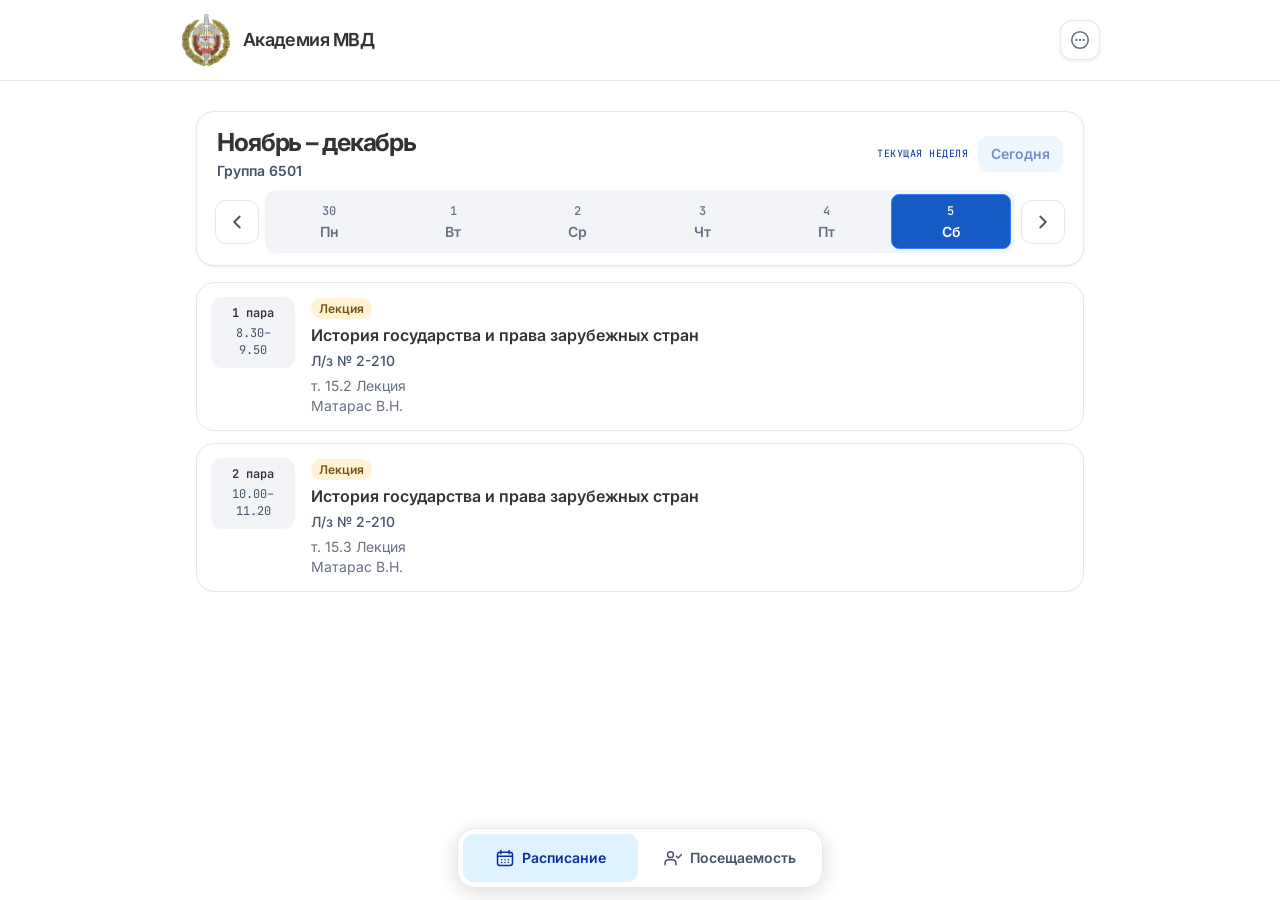
==== index.html @ 27a4eb06 "Publish schedule and attendance updates with global dialogs" ====
<!DOCTYPE html>
<html lang="ru">
<head>
<script src="./js/questions.js" defer></script>
<script src="./js/verified-lessons.js" defer></script>
<script type="module" src="./js/app.js?v=20261122-attendance-motion"></script>
<script src="./js/pwa.js" defer></script>
<script type="module" src="./js/attendance.js?v=20261122-attendance-motion"></script>

<!-- Google Analytics -->
<script async src="https://www.googletagmanager.com/gtag/js?id=G-74Q3M2K18C"></script>
<script>
  window.dataLayer = window.dataLayer || [];
  function gtag(){dataLayer.push(arguments);}
  gtag('js', new Date());
  gtag('config', 'G-74Q3M2K18C');
</script>

<meta charset="UTF-8">
<meta name="viewport" content="width=device-width, initial-scale=1.0, maximum-scale=1, user-scalable=no, viewport-fit=cover">
<meta name="apple-mobile-web-app-capable" content="yes">
<meta name="apple-mobile-web-app-title" content="Расписание">
<meta name="mobile-web-app-capable" content="yes">
<meta name="theme-color" content="#ffffff">
<script src="./js/theme.js"></script>

<title>Расписание 4501 · 4502 · 4503</title>
  <!-- Иконки сайта -->
  <link rel="icon" href="./assets/icons/favicon.ico" sizes="any">
  <link rel="icon" type="image/png" sizes="96x96" href="./assets/icons/favicon-96x96.png">
  <link rel="icon" type="image/svg+xml" href="./assets/icons/favicon.svg">
  <link rel="apple-touch-icon" sizes="180x180" href="./assets/icons/apple-touch-icon.png">

  <link rel="manifest" href="./manifest.webmanifest">
  <link rel="preconnect" href="https://fonts.googleapis.com">
<link rel="preconnect" href="https://fonts.gstatic.com" crossorigin>
<link href="https://fonts.googleapis.com/css2?family=Inter:wght@400;500;600;700&family=JetBrains+Mono:wght@400;500;600&family=Source+Serif+4:wght@400;600&display=swap" rel="stylesheet">
<link rel="stylesheet" href="./css/styles.css?v=20261122-attendance-motion">
</head>
<body>

<div id="iosInstallHint" style="display:none;position:fixed;left:12px;right:12px;bottom:var(--page-nav-clearance);z-index:9999;background:var(--paper-card);color:var(--ink);border:1px solid var(--line);border-radius:var(--radius);padding:14px 16px;box-shadow:0 8px 30px rgba(0,0,0,.28);font:14px -apple-system,BlinkMacSystemFont,'Segoe UI',sans-serif">
  <div style="font-weight:600;font-size:15px;margin-bottom:6px">Добавь расписание на экран «Домой»</div>
  <div style="line-height:1.45;color:var(--ink-soft)">В Safari нажми <b>Поделиться</b> → <b>На экран «Домой»</b>. После добавления оно будет открываться как отдельное приложение.</div>
  <button id="iosInstallClose" style="margin-top:10px;border:0;border-radius:9px;padding:8px 12px;background:var(--primary-action);color:var(--primary-on-action);font-weight:600">Понятно</button>
</div>

<div class="header">
  <div class="header-inner">
    <p class="brand">
      <img class="brand-icon" src="./assets/images/academy-logo.png?v=2" width="52" height="52" alt="">
      <span class="brand-name">
        <span class="brand-word">Академия</span>
        <span class="brand-emblem">МВД</span>
      </span>
    </p>
    <div class="header-actions">
      <details id="attendance-profile" class="attendance-profile" hidden>
        <summary class="attendance-profile-trigger" aria-label="Профиль" title="Профиль">
          <svg viewBox="0 0 24 24" aria-hidden="true">
            <circle cx="12" cy="12" r="9"/>
            <circle cx="12" cy="10" r="2.4"/>
            <path d="M7.8 17a4.4 4.4 0 0 1 8.4 0"/>
          </svg>
        </summary>
        <div class="attendance-auth attendance-profile-panel">
          <p id="attendance-profile-name"></p>
          <p id="attendance-profile-role"></p>
          <p id="attendance-profile-message" role="status"></p>
          <button id="attendance-logout" type="button" hidden>Выйти</button>
        </div>
      </details>
      <div class="header-menu" id="header-menu">
        <button id="header-menu-toggle" class="header-menu-toggle" type="button" aria-label="Дополнительные действия" aria-expanded="false" aria-controls="header-menu-content">
          <svg viewBox="0 0 24 24" aria-hidden="true">
            <circle cx="12" cy="12" r="9"/>
            <path d="M8 12h.01m3.99 0h.01m3.99 0h.01" stroke-width="2.5"/>
          </svg>
        </button>
        <div class="header-menu-surface">
          <div class="header-menu-clip">
            <div id="header-menu-content" class="header-menu-content" inert>
              <div id="switcher" class="switcher">
                <div class="switcher-row" id="faculty-row" hidden>
                  <span class="switcher-label" id="faculty-label">Факультет</span>
                  <div class="switcher-tabs" id="faculty-tabs" role="group" aria-labelledby="faculty-label"></div>
                </div>
                <div class="switcher-row">
                  <span class="switcher-label" id="course-label">Курс</span>
                  <div class="switcher-tabs" id="course-tabs" role="group" aria-labelledby="course-label"></div>
                </div>
                <div class="switcher-row">
                  <span class="switcher-label" id="group-label">Группа</span>
                  <div class="switcher-tabs" id="group-tabs" role="group" aria-labelledby="group-label"></div>
                </div>
              </div>
              <ul id="header-menu-items" class="header-menu-items">
                <li><button id="theme-toggle" type="button">
                  <svg class="theme-svg" viewBox="0 0 24 24" aria-hidden="true">
                    <g class="sun">
                      <circle cx="12" cy="12" r="4"/>
                      <path d="M12 2v2m0 16v2M2 12h2m16 0h2M5 5l1.5 1.5m11 11L19 19M19 5l-1.5 1.5m-11 11L5 19"/>
                    </g>
                    <path class="moon" d="M20.6 13.1A8.6 8.6 0 1 1 10.9 3.4a6.7 6.7 0 0 0 9.7 9.7Z"/>
                  </svg>
                  Сменить тему
                </button></li>
                <li><button id="app-info-button" type="button" aria-haspopup="dialog" aria-controls="app-info">
                  <svg viewBox="0 0 24 24" aria-hidden="true">
                    <circle cx="12" cy="12" r="9"/>
                    <path d="M12 11v5m0-8h.01"/>
                  </svg>
                  О приложении
                </button></li>
                <li><button id="share-schedule" type="button">
                  <svg viewBox="0 0 24 24" aria-hidden="true">
                    <path d="M12 15V3m-4 4 4-4 4 4m-9 4H6a2 2 0 0 0-2 2v6a2 2 0 0 0 2 2h12a2 2 0 0 0 2-2v-6a2 2 0 0 0-2-2h-1"/>
                  </svg>
                  Поделиться расписанием
                </button></li>
              </ul>
            </div>
          </div>
        </div>
      </div>
    </div>
  </div>
<blockquote class="header-quote">
    <p>Ничто так не освобождает человека, как знание.</p>
    <cite>И. С. Тургенев</cite>
  </blockquote>
  </div>
<dialog id="app-info" class="app-info" aria-labelledby="app-info-title">
  <form method="dialog">
    <button class="app-info-close" type="submit" aria-label="Закрыть" autofocus>×</button>
  </form>
  <h2 id="app-info-title">О приложении</h2>
  <p class="app-info-author">
    <span>Разработчик</span>
    <strong>Voina Roman Nikolaevich</strong>
  </p>
  <p class="app-info-description">Если заметили ошибку или у вас есть предложение, напишите мне в Telegram. Буду рад обратной связи.</p>
  <a class="app-info-contact" href="https://t.me/machiavellianismus" target="_blank" rel="noopener">
    <svg class="app-info-telegram" viewBox="0 0 32 32" aria-hidden="true">
      <path d="M22.122 10.040c0.006-0 0.014-0 0.022-0 0.209 0 0.403 0.065 0.562 0.177l-0.003-0.002c0.116 0.101 0.194 0.243 0.213 0.403l0 0.003c0.020 0.122 0.031 0.262 0.031 0.405 0 0.065-0.002 0.129-0.007 0.193l0-0.009c-0.225 2.369-1.201 8.114-1.697 10.766-0.21 1.123-0.623 1.499-1.023 1.535-0.869 0.081-1.529-0.574-2.371-1.126-1.318-0.865-2.063-1.403-3.342-2.246-1.479-0.973-0.52-1.51 0.322-2.384 0.221-0.23 4.052-3.715 4.127-4.031 0.004-0.019 0.006-0.040 0.006-0.062 0-0.078-0.029-0.149-0.076-0.203l0 0c-0.052-0.034-0.117-0.053-0.185-0.053-0.045 0-0.088 0.009-0.128 0.024l0.002-0.001q-0.198 0.045-6.316 4.174c-0.445 0.351-1.007 0.573-1.619 0.599l-0.006 0c-0.867-0.105-1.654-0.298-2.401-0.573l0.074 0.024c-0.938-0.306-1.683-0.467-1.619-0.985q0.051-0.404 1.114-0.827 6.548-2.853 8.733-3.761c1.607-0.853 3.47-1.555 5.429-2.010l0.157-0.031zM15.93 1.025c-8.302 0.020-15.025 6.755-15.025 15.060 0 8.317 6.742 15.060 15.060 15.060s15.060-6.742 15.060-15.060c0-8.305-6.723-15.040-15.023-15.060h-0.002q-0.035-0-0.070 0z"/>
    </svg>
    @machiavellianismus
  </a>
</dialog>

<dialog id="share-dialog" class="app-info share-dialog" aria-labelledby="share-dialog-title">
  <form method="dialog">
    <button class="app-info-close" type="submit" aria-label="Закрыть">×</button>
  </form>
  <h2 id="share-dialog-title">Ссылка на расписание</h2>
  <label for="share-url">Скопируйте ссылку</label>
  <input id="share-url" type="url" readonly autofocus>
</dialog>
<p id="share-status" class="share-status" role="status"></p>

<main id="schedule-page" aria-label="Расписание">
<input type="radio" name="day" id="day-mon" class="hidden-radio" checked>
<input type="radio" name="day" id="day-tue" class="hidden-radio">
<input type="radio" name="day" id="day-wed" class="hidden-radio">
<input type="radio" name="day" id="day-thu" class="hidden-radio">
<input type="radio" name="day" id="day-fri" class="hidden-radio">
<input type="radio" name="day" id="day-sat" class="hidden-radio">
<input type="radio" name="week" id="week-0" class="hidden-radio">
<input type="radio" name="week" id="week-1" class="hidden-radio" checked>
<input type="radio" name="week" id="week-2" class="hidden-radio">
<input type="radio" name="week" id="week-3" class="hidden-radio">
<input type="radio" name="week" id="week-4" class="hidden-radio">
<input type="radio" name="week" id="week-5" class="hidden-radio">
<input type="radio" name="week" id="week-6" class="hidden-radio">
<input type="radio" name="week" id="week-7" class="hidden-radio">
<input type="radio" name="week" id="week-8" class="hidden-radio">
<input type="radio" name="week" id="week-9" class="hidden-radio">
<input type="radio" name="week" id="week-10" class="hidden-radio">
<input type="radio" name="week" id="week-11" class="hidden-radio">
<input type="radio" name="week" id="week-12" class="hidden-radio">
<input type="radio" name="week" id="week-13" class="hidden-radio">
<input type="radio" name="week" id="week-14" class="hidden-radio">
<input type="radio" name="week" id="week-15" class="hidden-radio">
<input type="radio" name="week" id="week-16" class="hidden-radio">
<input type="radio" name="week" id="week-17" class="hidden-radio">

<div class="app">
  <div class="wrap">

       <div class="sticky-bar">
      <div class="week-head">
        <div class="week-title">
          <div class="week-month" id="week-month"></div>
          <p id="schedule-group-label" class="schedule-group-label" aria-live="polite"></p>
        </div>
        <div class="week-actions">
          <div class="week-rel" id="week-rel"></div>
          <button class="today-button" id="today-jump" type="button">Сегодня</button>
        </div>
      </div>

      <div class="day-nav">
        <button type="button" class="day-arrow" id="week-prev" aria-label="Предыдущая неделя">
          <svg viewBox="0 0 24 24" aria-hidden="true"><path d="M15 6l-6 6 6 6"/></svg>
        </button>

        <div class="day-tabs">
          <label for="day-mon" class="day-tab"><span class="day-num" id="daynum-mon"></span><span class="day-name">Пн</span></label>
          <label for="day-tue" class="day-tab"><span class="day-num" id="daynum-tue"></span><span class="day-name">Вт</span></label>
          <label for="day-wed" class="day-tab"><span class="day-num" id="daynum-wed"></span><span class="day-name">Ср</span></label>
          <label for="day-thu" class="day-tab"><span class="day-num" id="daynum-thu"></span><span class="day-name">Чт</span></label>
          <label for="day-fri" class="day-tab"><span class="day-num" id="daynum-fri"></span><span class="day-name">Пт</span></label>
          <label for="day-sat" class="day-tab"><span class="day-num" id="daynum-sat"></span><span class="day-name">Сб</span></label>
        </div>

        <button type="button" class="day-arrow" id="week-next" aria-label="Следующая неделя">
          <svg viewBox="0 0 24 24" aria-hidden="true"><path d="M9 6l6 6-6 6"/></svg>
        </button>
      </div>
    </div>

    <div id="status-bar" class="status-bar"></div>
    <div id="schedule"></div>
  </div>
</div>
</main>

<main id="attendance-page" aria-label="Посещаемость" hidden>
  <div class="wrap">
    <section id="attendance-account" class="attendance-auth" aria-label="Вход в посещаемость">
      <p id="attendance-message" aria-live="polite"></p>
      <p id="attendance-registration-note" class="attendance-registration-note">Система пока работает только для группы <strong>4501</strong>.</p>
      <form id="attendance-login-form">
        <button id="attendance-login" type="submit">Войти через Telegram</button>
      </form>
      <form id="attendance-claim-form" hidden>
        <label for="attendance-group">Группа</label>
        <select id="attendance-group" required>
          <option value="4501" selected>4501</option>
          <option value="4502" disabled>4502 · недоступна</option>
          <option value="4503" disabled>4503 · недоступна</option>
        </select>
        <label for="attendance-full-name">Фамилия, имя и отчество</label>
        <input id="attendance-full-name" type="text" autocomplete="name" maxlength="200" required>
        <button type="submit">Привязать мою запись</button>
      </form>
    </section>
    <section id="attendance-marks" class="attendance-marks" aria-label="Отметки посещаемости" hidden>
      <section class="attendance-mark-card" aria-labelledby="attendance-mark-title">
        <div class="attendance-mark-header">
          <h3 id="attendance-mark-title">Дата отметок</h3>
          <div id="attendance-date-control"></div>
        </div>
        <p id="attendance-mark-message" class="attendance-mark-message" role="status"></p>
        <details id="attendance-personal-mark" class="attendance-personal-mark" open hidden>
          <summary class="attendance-disclosure">Моя отметка</summary>
          <form id="attendance-mark-form" hidden>
            <div class="attendance-mark-fields">
              <label for="attendance-pair">К каким парам <select id="attendance-pair" required></select></label>
              <label for="attendance-status">Статус <select id="attendance-status" required></select></label>
            </div>
            <div id="attendance-reason-field" class="attendance-reason-field" hidden>
              <label for="attendance-reason">Причина пропуска (необязательно)</label>
              <textarea id="attendance-reason" rows="3" maxlength="500" aria-describedby="attendance-reason-note"></textarea>
              <p id="attendance-reason-note">Причину пропуска видит только староста. Староста решает, вносить ли пропуск в бумажный журнал.</p>
            </div>
            <div class="attendance-mark-actions">
              <button type="submit">Сохранить отметку</button>
              <button id="attendance-clear-mark" type="button" hidden>Снять отметку</button>
            </div>
          </form>
        </details>
      </section>
      <section id="attendance-group-marks" class="attendance-mark-card attendance-group-marks" aria-labelledby="attendance-group-marks-title" hidden>
        <div class="attendance-mark-header">
          <h3 id="attendance-group-marks-title">Отметки группы</h3>
          <span id="attendance-absence-count" class="attendance-absence-count" hidden></span>
        </div>
        <p id="attendance-absence-empty" class="attendance-mark-message" hidden>На выбранную дату пока нет отметок об отсутствии.</p>
        <ul id="attendance-mark-list"></ul>
      </section>
      <details id="attendance-analytics" class="attendance-mark-card attendance-analytics" hidden>
        <summary class="attendance-disclosure">Аналитика пропусков(ПН)</summary>
        <div class="attendance-analytics-content">
          <form id="attendance-analytics-filter" class="attendance-analytics-filter" aria-label="Период аналитики">
            <label for="attendance-analytics-from">С <input id="attendance-analytics-from" type="date" required></label>
            <label for="attendance-analytics-to">По <input id="attendance-analytics-to" type="date" required></label>
            <button type="submit">Показать</button>
          </form>
          <p id="attendance-analytics-message" class="attendance-mark-message" role="status"></p>
          <table id="attendance-analytics-table" hidden>
            <caption id="attendance-analytics-period"></caption>
            <thead><tr><th scope="col">Студент</th><th scope="col">Пар</th><th scope="col">Дней</th></tr></thead>
            <tbody></tbody>
          </table>
        </div>
      </details>
    </section>
  </div>
</main>

<nav class="page-nav" aria-label="Разделы приложения">
  <a href="#timetable" aria-controls="schedule-page" aria-current="page">
    <svg viewBox="0 0 24 24" aria-hidden="true">
      <rect x="3" y="5" width="18" height="16" rx="3"/>
      <path d="M7 3v4m10-4v4M3 10h18M8 14h.01m4 0h.01m4 0h.01M8 17.5h.01m4 0h.01m4 0h.01"/>
    </svg>
    Расписание
  </a>
  <a href="#attendance" aria-controls="attendance-page">
    <svg viewBox="0 0 24 24" aria-hidden="true">
      <circle cx="9" cy="8" r="3.5"/>
      <path d="M2.5 20v-2a4 4 0 0 1 4-4h5a4 4 0 0 1 4 4v2m.5-10 2 2 4-4"/>
    </svg>
    Посещаемость
  </a>
</nav>

</body>
</html>
---- css/styles.css ----
/* ═══════════════════════════════════════════════════
   1. ПЕРЕМЕННЫЕ — СВЕТЛАЯ ТЕМА
   ═══════════════════════════════════════════════════ */
:root{
  color-scheme:light;
  --paper:#ffffff;
  --paper-card:#ffffff;
  --surface:#f9fafb;
  --surface-raised:#f2f4f7;
  --ink:#333333;
  --ink-soft:#465468;
  --muted:#677184;
  --line:#e4e7ec;
  --primary:#3280ff;
  --primary-action:#175bc4;
  --primary-on-action:#ffffff;
  --teal:#0830a0;
  --teal-bg:#dff2ff;
  --gold:#76530f;
  --gold-bg:#fff2d5;
  --plum:#674294;
  --plum-bg:#f3ebfc;

  --radius:1.15rem;
  --control-radius:.7rem;
  --layout-width:920px;
  --font-sans:Inter, system-ui, sans-serif;
  --font-mono:'JetBrains Mono', monospace;
  --font-serif:'Source Serif 4', Georgia, serif;
  --header-bg:var(--paper);
  --header-fg:var(--ink);
  --header-muted:var(--muted);
  --eyebrow:var(--muted);
  --switch-label:var(--muted);
  --switch-border:var(--line);
  --switch-fg:var(--ink-soft);
  --switch-active-bg:var(--teal-bg);
  --switch-active-fg:var(--teal);
  --now-color:var(--primary);
  --now-bg:var(--teal-bg);
  --card-shadow:0 1px 3px rgb(0 0 0 / .08);
  --card-shadow-hover:0 4px 12px rgb(0 0 0 / .1);
}

html[data-theme="dark"]{
  color-scheme:dark;
  --paper:#171717;
  --paper-card:#262626;
  --surface:#1f1f1f;
  --surface-raised:#262626;
  --ink:#e5e5e5;
  --ink-soft:#d4d4d4;
  --muted:#a3a3a3;
  --line:#404040;
  --primary-action:var(--primary);
  --primary-on-action:#101b31;
  --teal:#bedbff;
  --teal-bg:#203554;
  --gold:#ffd187;
  --gold-bg:#3b301d;
  --plum:#e3c7ff;
  --plum-bg:#392948;
  --card-shadow:0 1px 3px rgb(0 0 0 / .22);
  --card-shadow-hover:0 4px 12px rgb(0 0 0 / .28);
}

/* ═══════════════════════════════════════════════════
   3. БАЗА
   ═══════════════════════════════════════════════════ */
*{ box-sizing:border-box; }
html,body{ margin:0; padding:0; }
body{
  touch-action:pan-x pan-y;
  background:linear-gradient(180deg, color-mix(in srgb, var(--teal-bg) 28%, var(--paper)) 0, var(--paper) 280px);
  color:var(--ink);
  font-family:var(--font-sans);
  min-height:100vh;
  -webkit-font-smoothing:antialiased;
}
.hidden-radio{
  position:absolute;
  opacity:0;
  pointer-events:none;
  width:0; height:0;
}

/* ═══════════════════════════════════════════════════
   4. ШАПКА
   ═══════════════════════════════════════════════════ */
.header{
  background:
    radial-gradient(120% 80% at 15% 0%,  rgba(109,194,174,.14) 0%, transparent 55%),
    radial-gradient(90% 70%  at 90% 10%, rgba(224,183,91,.12) 0%, transparent 60%),
    var(--header-bg);
  color:var(--header-fg);
  padding:16px 20px 10px;
  position:relative;
  overflow:hidden;
  padding-top: calc(16px + env(safe-area-inset-top));
}
.header-inner{
  max-width:var(--layout-width);
  margin:0 auto;
  display:flex;
  align-items:center;
  justify-content:space-between;
  gap:16px;
}

/* ─── Логотип-заголовок ─── */
.brand{
  flex:1 1 auto;
  min-width:0;
  margin:0;
  text-align:center;
  font-family:var(--font-serif);
  font-weight:600;
  font-size:clamp(28px, 5.7vw, 40px);
  line-height:1.05;
  letter-spacing:-0.015em;
  display:flex;
  align-items:baseline;
  justify-content:center;
  flex-wrap:wrap;
  gap:14px;
  text-shadow:0 0 60px rgba(224,183,91,.18);
}
.brand-word{
  color:var(--header-fg);
}
.brand-emblem{
  position:relative;
  color:transparent;
  background:linear-gradient(135deg,
    #F7E1A1 0%,
    #E0B75B 45%,
    #B98D33 100%);
  -webkit-background-clip:text;
  background-clip:text;
  padding-bottom:8px;
  /* лёгкий «металлический» блик */
  text-shadow:0 1px 0 rgba(0,0,0,.18);
}
.brand-emblem::after{
  content:'';
  position:absolute;
  left:6%;
  right:6%;
  bottom:0;
  height:2px;
  border-radius:2px;
  background:linear-gradient(90deg,
    transparent 0%,
    rgba(224,183,91,.55) 25%,
    rgba(224,183,91,.95) 50%,
    rgba(224,183,91,.55) 75%,
    transparent 100%);
  filter:drop-shadow(0 0 6px rgba(224,183,91,.45));
}

/* ─── Эпиграф в шапке ─── */
.header-quote{
  max-width:520px;
  margin:8px auto 0;
  padding:0 18px;
  position:relative;
  font-family:var(--font-serif);
  color:var(--header-fg);
  user-select:none;
  border:none;
  outline:none;
  background:transparent;
}
.header-quote p{
  margin:0 0 5px;
  font-style:italic;
  font-weight:500;
  font-size:clamp(13px, 1.45vw, 15px);
  line-height:1.32;
  letter-spacing:.004em;
  color:var(--header-fg);
}
.header-quote cite{
  display:block;
  text-align:right;
  font-family:var(--font-mono);
  font-style:normal;
  font-weight:500;
  font-size:10px;
  letter-spacing:.18em;
  text-transform:uppercase;
  color:var(--gold);
  opacity:.9;
  padding-right:4px;
}
.header-quote cite::before{
  content:'— ';
  opacity:.55;
}

/* ═══════════════════════════════════════════════════
   6. ОБЁРТКА И STICKY-БАР
   ═══════════════════════════════════════════════════ */
.wrap{
  max-width:var(--layout-width);
  margin:0 auto;
  padding:14px 16px 42px;
}
.sticky-bar{
  position:sticky;
  top:0;
  z-index:20;
  background:var(--paper);
  margin:0 -16px;
  padding:8px 16px 2px;
  box-shadow:0 8px 18px -14px rgba(0,0,0,.28);
}
html[data-theme="dark"] .sticky-bar{
  box-shadow:0 6px 12px -8px rgba(0,0,0,.5);
}

/* ═══════════════════════════════════════════════════
   7. ДНИ НЕДЕЛИ
   ═══════════════════════════════════════════════════ */
.day-tabs{
  display:flex;
  gap:4px;
  overflow-x:auto;
  padding-bottom:4px;
  margin-bottom:16px;
  border-bottom:none;
  -ms-overflow-style:none;
  scrollbar-width:none;
}
.day-tabs::-webkit-scrollbar{ display:none; }
.day-tab{
  flex:1 1 0;
  min-width:34px;
  display:flex;
  flex-direction:column;
  align-items:center;
  gap:4px;
  padding:7px 10px 8px;
  cursor:pointer;
  white-space:nowrap;
  border-radius:10px;
  border:1px solid transparent;
  transition:background .15s, border-color .15s, transform .1s;
  -webkit-tap-highlight-color:transparent;
  user-select:none;
}
.day-tab:hover{
  background:var(--paper-card);
  border-color:var(--line);
}
.day-tab:active{ transform:scale(.96); }
.day-tab .day-num{
  font-family:var(--font-mono);
  font-size:12.5px;
  font-weight:600;
  color:var(--muted);
  line-height:1;
  padding:2px 6px;
  border-radius:100px;
  transition:color .15s;
}
.day-tab .day-num.is-today{
  background:var(--gold);
  color:#fff;
  box-shadow:0 2px 8px rgba(154,123,46,.35);
}
.day-tab .day-name{
  font-size:14.5px;
  font-weight:500;
  color:var(--muted);
  line-height:1;
  transition:color .15s;
}
/* ═══════════════════════════════════════════════════
   8. НЕДЕЛЯ: ЗАГОЛОВОК + СТРЕЛКИ + ДНИ
   ═══════════════════════════════════════════════════ */
.week-head{
  display:flex;
  align-items:center;
  gap:10px;
  margin:0 2px 10px;
  flex-wrap:wrap;
}
.week-title{ min-width:0; }
.week-head .week-month{
  font-family:var(--font-serif);
  font-weight:600;
  font-size:17px;
  color:var(--ink);
  line-height:1.2;
}
.week-head .week-rel{
  font-family:var(--font-mono);
  font-size:10px;
  color:var(--gold);
  text-transform:uppercase;
  letter-spacing:.05em;
}
.week-actions{
  margin-left:auto;
  display:flex;
  align-items:center;
  gap:10px;
}
.today-button{
  border:1px solid color-mix(in srgb, var(--gold) 45%, var(--line));
  border-radius:999px;
  padding:5px 11px;
  background:var(--gold-bg);
  color:var(--gold);
  font:600 11px var(--font-sans);
  cursor:pointer;
  transition:background .15s, transform .12s, opacity .15s;
}
.today-button:hover{ background:color-mix(in srgb, var(--gold-bg) 70%, var(--gold)); }
.today-button:active{ transform:scale(.96); }
.today-button:disabled{ opacity:.55; cursor:default; }
.today-button:focus-visible,
body.is-current-week .week-head .week-month{ color:var(--teal); }

/* Контейнер: стрелка — дни — стрелка */
.day-nav{
  display:flex;
  align-items:stretch;
  gap:6px;
  border-bottom:1px solid var(--line);
  margin-bottom:14px;
}
/* day-tabs больше не рисует свою нижнюю линию и margin */
.day-tabs{
  border-bottom:none;
  margin-bottom:0;
  flex:1 1 auto;
  min-width:0;
}

/* ═══════════════════════════════════════════════════
   9. КАРТОЧКИ ПАР
   ═══════════════════════════════════════════════════ */
/* ═══════════════════════════════════════════════════
   9. КАРТОЧКИ ПАР
   ═══════════════════════════════════════════════════ */
.panel{ display:none; }
.panel.active{ display:block; }
.lessons{
  display:flex;
  flex-direction:column;
  gap:8px;
}

.lesson-card{
  display:grid;
  grid-template-columns:70px 1fr;
  gap:12px;
  background:var(--paper-card);
  border:1px solid var(--line);
  border-left:3px solid var(--muted);
  border-radius:14px;
  padding:13px 14px 14px;
  box-shadow:
    0 1px 2px rgba(0,0,0,.04),
    0 8px 20px -14px rgba(0,0,0,.20);
  transition:box-shadow .2s, transform .2s, border-color .2s;
  position:relative;
  overflow:hidden;
  animation:card-in .32s ease-out backwards;
}
.lesson-card::before{
  content:'';
  position:absolute;
  inset:0;
  pointer-events:none;
  background:linear-gradient(180deg,
    rgba(255,255,255,.02) 0%,
    transparent 30%);
}
.lesson-card:hover{
  transform:translateY(-1px);
  box-shadow:
    0 1px 2px rgba(0,0,0,.05),
    0 14px 30px -16px rgba(0,0,0,.28);
}
.lesson-card.type-Лекция {
  border-left-color:var(--gold);
  box-shadow:0 1px 2px rgba(0,0,0,.04),
             0 8px 22px -14px rgba(154,123,46,.35);
}
.lesson-card.type-Практика{
  border-left-color:var(--teal);
  box-shadow:0 1px 2px rgba(0,0,0,.04),
             0 8px 22px -14px rgba(39,98,88,.35);
}
.lesson-card.type-Семинар {
  border-left-color:var(--plum);
  box-shadow:0 1px 2px rgba(0,0,0,.04),
             0 8px 22px -14px rgba(106,68,104,.35);
}

/* Каскадное появление */
.lesson-card:nth-child(1){ animation-delay:.00s; }
.lesson-card:nth-child(2){ animation-delay:.04s; }
.lesson-card:nth-child(3){ animation-delay:.08s; }
.lesson-card:nth-child(4){ animation-delay:.12s; }
.lesson-card:nth-child(5){ animation-delay:.16s; }
.lesson-card:nth-child(6){ animation-delay:.20s; }
@keyframes card-in{
  from{ opacity:0; transform:translateY(10px); }
  to  { opacity:1; transform:translateY(0); }
}

/* ── «Сейчас идёт» ── */
.lesson-card.is-now{
  position:relative;
  border-color:var(--now-color);
  border-left-color:var(--now-color);
  background:linear-gradient(135deg, var(--now-bg) 0%, var(--paper-card) 80%);
  transform:translateY(-2px);
  box-shadow:
    0 0 0 1px color-mix(in srgb, var(--now-color) 40%, transparent),
    0 14px 30px -14px color-mix(in srgb, var(--now-color) 55%, transparent);
}
.lesson-card.is-now::before{
  content:'● СЕЙЧАС';
  position:absolute;
  top:0;
  right:0;
  background:var(--now-color);
  color:#fff;
  font-family:var(--font-mono);
  font-size:9.5px;
  font-weight:700;
  letter-spacing:.10em;
  padding:5px 12px 5px 14px;
  border-bottom-left-radius:10px;
  border-top-right-radius:10px;
}

/* Время */
.lesson-time{
  font-family:var(--font-mono);
  font-size:12px;
  color:var(--muted);
  line-height:1.42;
  padding-top:3px;
}
.lesson-time .num{
  display:inline-block;
  white-space:nowrap;
  font-size:10px;
  font-weight:600;
  color:var(--ink-soft);
  letter-spacing:.06em;
  margin-bottom:5px;
  padding:0;
  border-radius:0;
  background:transparent;
  border:0;
}

/* Тело */
.lesson-body .subject{
  font-family:var(--font-serif);
  font-weight:600;
  font-size:17px;
  margin:0 0 5px;
  line-height:1.22;
  color:var(--ink);
}
.lesson-body .details{
  font-size:13px;
  color:var(--muted);
  line-height:1.45;
}
.lesson-location{
  margin:5px 0;
  color:var(--ink-soft);
  font-size:13px;
  font-weight:500;
  line-height:1.4;
  overflow-wrap:anywhere;
}

/* Бейдж типа занятия */
.badge{
  display:inline-flex;
  align-items:center;
  gap:6px;
  font-family:var(--font-mono);
  font-size:9.5px;
  font-weight:600;
  letter-spacing:.04em;
  padding:2px 8px 2px 7px;
  border-radius:100px;
  margin-bottom:6px;
}
.badge::before{
  content:'';
  width:6px;
  height:6px;
  border-radius:100px;
  background:currentColor;
  box-shadow:0 0 0 3px color-mix(in srgb, currentColor 22%, transparent);
}
.badge.type-Лекция  { background:var(--gold-bg); color:var(--gold); }
.badge.type-Практика{ background:var(--teal-bg); color:var(--teal); }
.badge.type-Семинар { background:var(--plum-bg); color:var(--plum); }

/* Пустое состояние */
.no-data{
  text-align:center;
  padding:56px 24px;
  color:var(--muted);
  background:
    radial-gradient(70% 60% at 50% 30%,
      color-mix(in srgb, var(--gold) 6%, transparent) 0%,
      transparent 70%),
    var(--paper-card);
  border:1px dashed var(--line);
  border-radius:14px;
}
.no-data::before{
  content:'☕';
  display:block;
  font-size:34px;
  margin-bottom:10px;
  opacity:.7;
}
.no-data .big{
  font-family:var(--font-serif);
  font-size:19px;
  color:var(--ink-soft);
  margin-bottom:6px;
}
/* ═══════════════════════════════════════════════════
   10. ВОПРОСЫ К СЕМИНАРАМ
   ═══════════════════════════════════════════════════ */
.seminar-q{
  margin-top:10px;
  border-top:1px dashed var(--line);
  padding-top:8px;
}
.seminar-q summary{
  cursor:pointer;
  font-family:var(--font-mono);
  font-size:12px;
  color:var(--plum);
  list-style:none;
  user-select:none;
}
.seminar-q summary::-webkit-details-marker{ display:none; }
.seminar-q summary::before{
  content:'▸ ';
  display:inline-block;
  transition:transform .15s;
}
.seminar-q[open] summary::before{ transform:rotate(90deg); }
.seminar-q-note{
  margin:8px 0;
  font-size:0.85rem;
  line-height:1.45;
}
.seminar-q-actions{
  display:flex;
  align-items:center;
  flex-wrap:wrap;
  gap:9px 12px;
  margin:10px 0 2px;
}
.ask-deepseek{
  appearance:none;
  margin:0;
  display:inline-flex;
  align-items:center;
  gap:9px;
  max-width:100%;
  min-height:40px;
  border:1px solid color-mix(in srgb, var(--teal) 24%, var(--line));
  border-radius:10px;
  padding:9px 13px;
  background:color-mix(in srgb, var(--teal-bg) 55%, var(--paper-card));
  color:var(--teal);
  font:500 12px/1.4 var(--font-sans);
  text-align:left;
  text-decoration:none;
  cursor:pointer;
  transition:transform .15s, background .15s, box-shadow .15s, border-color .15s;
  -webkit-tap-highlight-color:transparent;
}
.ask-deepseek:hover{
  transform:translateY(-1px);
  background:var(--teal-bg);
  border-color:color-mix(in srgb, var(--teal) 55%, var(--line));
  box-shadow:0 3px 10px color-mix(in srgb, var(--teal) 10%, transparent);
}
.ask-deepseek:active{ transform:translateY(0); box-shadow:none; }
.ask-deepseek:focus-visible{
  outline:2px solid var(--teal);
  outline-offset:2px;
}
.ask-deepseek svg{ width:17px; height:17px; flex-shrink:0; }
.ask-deepseek-status{
  flex:1 1 100%;
  color:var(--muted);
  font-size:11px;
  line-height:1.35;
}
.seminar-q ol{
  margin:8px 0 0 0;
  padding:0;
  list-style:none;
  font-size:13.5px;
  line-height:1.55;
  color:var(--ink-soft);
}
.seminar-q-item{
  display:flex;
  align-items:flex-start;
  gap:10px;
  padding:7px 8px;
  border-radius:6px;
  border:1px solid transparent;
  transition:background .12s, border-color .12s;
}
.seminar-q-item + .seminar-q-item{ margin-top:4px; }
.seminar-q-item:hover{ background:var(--paper); border-color:var(--line); }
.seminar-q-item .q-num{
  flex:0 0 auto;
  font-family:var(--font-mono);
  font-size:11px;
  color:var(--muted);
  padding-top:2px;
  min-width:18px;
}
.seminar-q-item .q-text{ flex:1 1 auto; min-width:0; }
.seminar-q-item .q-slot{
  flex:0 0 auto;
  margin-left:auto;
  display:flex;
  align-items:center;
  min-height:22px;
}
.seminar-q-item.is-booked{ background:var(--plum-bg); border-color:var(--plum); }
.seminar-q-item.is-mine  { background:var(--teal-bg); border-color:var(--teal); }
.q-badge{
  font-family:var(--font-mono);
  font-size:10.5px;
  padding:2px 8px;
  border-radius:100px;
  background:var(--plum-bg);
  color:var(--plum);
  white-space:nowrap;
}
.q-badge.is-mine{ background:var(--teal-bg); color:var(--teal); }
.q-btn{
  font:600 11px var(--font-mono);
  padding:3px 9px;
  border-radius:100px;
  border:1px solid var(--line);
  background:transparent;
  color:var(--ink-soft);
  cursor:pointer;
}
.q-btn:hover{ background:var(--paper); }

/* ═══════════════════════════════════════════════════
   11. СТАТУС-БАР
   ═══════════════════════════════════════════════════ */
/* ═══════════════════════════════════════════════════
   11. СТАТУС-БАР
   ═══════════════════════════════════════════════════ */
.status-bar{
  display:none;
  align-items:center;
  gap:14px 18px;
  padding:14px 18px;
  border-radius:18px;
  background:
    radial-gradient(90% 150% at 0% 50%, color-mix(in srgb, var(--teal) 11%, transparent), transparent 70%),
    linear-gradient(115deg, var(--teal-bg) 0%, var(--paper-card) 72%);
  border:1px solid color-mix(in srgb, var(--teal) 28%, var(--line));
  margin-bottom:14px;
  position:relative;
  overflow:hidden;
  box-shadow:0 8px 22px -20px color-mix(in srgb, var(--teal) 70%, transparent);
  transition:background .3s, border-color .3s, box-shadow .3s;
}
.status-bar::before{
  content:'';
  position:absolute;
  left:0;
  top:10px;
  bottom:10px;
  width:3px;
  border-radius:0 3px 3px 0;
  background:var(--teal);
}
.status-bar::after{
  content:'';
  position:absolute;
  width:150px;
  height:150px;
  right:-95px;
  top:-105px;
  border-radius:50%;
  background:color-mix(in srgb, var(--teal) 9%, transparent);
  z-index:0;
  pointer-events:none;
}
.status-bar.show{
  display:grid;
  grid-template-columns:minmax(0,1fr) auto;
  align-items:center;
  column-gap:18px;
  row-gap:12px;
}
.status-bar > *{ position:relative; z-index:1; }

/* Центральный блок */
.sb-main{
  grid-column:1;
  grid-row:1;
  min-width:0;
}
.status-bar.sb-free .sb-main{ grid-column:1 / -1; }
.sb-line1{
  display:flex;
  align-items:center;
  gap:7px;
  font-family:var(--font-mono);
  font-size:10px;
  font-weight:600;
  letter-spacing:.12em;
  text-transform:uppercase;
  color:var(--muted);
  margin-bottom:3px;
}
.sb-line1::before{
  content:'';
  width:6px;
  height:6px;
  flex:0 0 auto;
  border-radius:50%;
  background:var(--teal);
  box-shadow:0 0 0 3px color-mix(in srgb, var(--teal) 15%, transparent);
}
.sb-line2{
  font-family:var(--font-serif);
  font-weight:600;
  font-size:17px;
  color:var(--ink);
  line-height:1.2;
  margin-bottom:0;
  white-space:nowrap;
  overflow:hidden;
  text-overflow:ellipsis;
}
.sb-progress{
  grid-column:1 / -1;
  grid-row:2;
  height:5px;
  background:var(--line);
  border-radius:100px;
  overflow:hidden;
}
.sb-progress-fill{
  height:100%;
  width:0;
  background:linear-gradient(90deg, var(--teal) 0%, var(--gold) 100%);
  border-radius:100px;
  transition:width 1s linear;
  box-shadow:0 0 9px color-mix(in srgb, var(--teal) 35%, transparent);
}

/* Счётчик справа */
.sb-countdown{
  grid-column:2;
  grid-row:1;
  text-align:right;
  min-width:86px;
  padding-left:14px;
  border-left:1px solid color-mix(in srgb, var(--teal) 22%, var(--line));
  position:relative;
  z-index:1;
}
.sb-countdown-time{
  font-family:var(--font-mono);
  font-weight:600;
  font-size:28px;
  color:var(--teal);
  line-height:1;
  letter-spacing:-0.01em;
  font-variant-numeric:tabular-nums;
  transition:color .3s;
}
.sb-countdown-label{
  font-family:var(--font-mono);
  font-size:9px;
  font-weight:600;
  letter-spacing:.12em;
  text-transform:uppercase;
  color:var(--muted);
  margin-top:5px;
}

/* ── Перемена ── */
.status-bar.sb-break{
  background:
    radial-gradient(90% 150% at 0% 50%, color-mix(in srgb, var(--gold) 12%, transparent), transparent 70%),
    linear-gradient(115deg, var(--gold-bg) 0%, var(--paper-card) 72%);
  border-color:color-mix(in srgb, var(--gold) 35%, var(--line));
  box-shadow:0 8px 22px -20px color-mix(in srgb, var(--gold) 75%, transparent);
}
.status-bar.sb-break::before{ background:var(--gold); }
.status-bar.sb-break .sb-line1::before{ background:var(--gold); box-shadow:0 0 0 3px color-mix(in srgb, var(--gold) 16%, transparent); }
.status-bar.sb-break::after{ background:color-mix(in srgb, var(--gold) 10%, transparent); }
.status-bar.sb-break .sb-countdown-time{ color:var(--gold); }
.status-bar.sb-break .sb-countdown{ border-color:color-mix(in srgb, var(--gold) 22%, var(--line)); }
.status-bar.sb-break .sb-progress-fill{
  background:linear-gradient(90deg, var(--gold) 0%, var(--plum) 100%);
}

/* ── Скоро пара (< 10 мин) ── */
.status-bar.sb-soon{
  background:
    radial-gradient(90% 150% at 0% 50%, color-mix(in srgb, var(--plum) 13%, transparent), transparent 70%),
    linear-gradient(115deg, var(--plum-bg) 0%, var(--paper-card) 72%);
  border-color:color-mix(in srgb, var(--plum) 38%, var(--line));
  box-shadow:0 8px 22px -20px color-mix(in srgb, var(--plum) 80%, transparent);
  animation:sb-pulse 1.6s ease-in-out infinite;
}
.status-bar.sb-soon::before{ background:var(--plum); }
.status-bar.sb-soon .sb-line1::before{ background:var(--plum); box-shadow:0 0 0 3px color-mix(in srgb, var(--plum) 16%, transparent); }
.status-bar.sb-soon::after{ background:color-mix(in srgb, var(--plum) 10%, transparent); }
.status-bar.sb-soon .sb-countdown-time{ color:var(--plum); }
.status-bar.sb-soon .sb-countdown{ border-color:color-mix(in srgb, var(--plum) 24%, var(--line)); }
.status-bar.sb-soon .sb-progress-fill{
  background:linear-gradient(90deg, var(--plum) 0%, var(--gold) 100%);
}
@keyframes sb-pulse{
  0%,100%{ box-shadow:0 0 0 0 rgba(106,68,104,.35); }
  50%    { box-shadow:0 0 0 8px rgba(106,68,104,0); }
}

/* ── Всё закончилось ── */
.status-bar.sb-free{
  background:linear-gradient(115deg, var(--paper-card), var(--paper));
  border-color:var(--line);
}
.status-bar.sb-free::before{ background:var(--muted); }
.status-bar.sb-free .sb-line1::before{ background:var(--muted); box-shadow:0 0 0 3px color-mix(in srgb, var(--muted) 15%, transparent); }
.status-bar.sb-free::after{ background:color-mix(in srgb, var(--muted) 8%, transparent); }

/* ═══════════════════════════════════════════════════
   13. МОБИЛЬНАЯ СЖАТОСТЬ
   ═══════════════════════════════════════════════════ */
/* ═══════════════════════════════════════════════════
   13. МОБИЛЬНАЯ СЖАТОСТЬ
   ═══════════════════════════════════════════════════ */

@media (max-width: 520px){
  .header{ padding-top: calc(8px + env(safe-area-inset-top));
    padding-right:16px;
    padding-bottom:7px;
    padding-left:16px; }
  .header h1{ font-size:20px; }
  .header .sub{ font-size:12px; margin-top:4px; }
  .header .eyebrow{ font-size:10px; margin-bottom:4px; }
  .brand{
    font-size:clamp(24px, 6.6vw, 32px);
    gap:9px;
    letter-spacing:-0.01em;
    text-shadow:0 0 22px rgba(224,183,91,.10);
  }
  .brand-emblem{ padding-bottom:5px; }
  .brand-emblem::after{ height:1.5px; filter:drop-shadow(0 0 3px rgba(224,183,91,.28)); }
  .header-quote{
    margin:6px auto 0;
    padding:0 8px;
    max-width:100%;
  }
  .header-quote p{
    font-size:11.5px;
    line-height:1.28;
    margin-bottom:3px;
  }
  .header-quote cite{
    font-size:9px;
    letter-spacing:.14em;
  }



  .wrap{ padding:8px 14px 22px; }
  .sticky-bar{ margin:0 -14px; padding:4px 14px 0; }
  .week-head{ margin-bottom:4px; }
  .day-nav{ margin-bottom:10px; }
  .day-tabs{ gap:3px; overflow-x:hidden; }
  .day-tab{ padding:6px 5px 7px; }
  .day-tab .day-name{ font-size:13.5px; }

  .lesson-card{ padding:8px 9px; gap:8px; grid-template-columns:68px minmax(0, 1fr); }
  .lesson-time{ font-size:11.5px; }
  .lesson-body .subject{ font-size:14.5px; margin-bottom:1px; }
  .lesson-body .details{ font-size:12px; line-height:1.32; }
  .badge{ font-size:10px; padding:2px 6px; margin-bottom:4px; }
  .lessons{ gap:6px; }
}

@media (max-width: 480px) {
  .week-actions { gap:6px; }
  .week-head .week-rel { font-size:8.5px; }
  .today-button { padding:5px 9px; font-size:10px; }
}
@media (max-width: 360px) {
  .day-nav{ gap:3px; }
  .day-tabs{ gap:2px; }
  .day-tab{ padding-left:3px; padding-right:3px; }
  .day-tab .day-num{ padding-left:3px; padding-right:3px; }
}
@media (max-width: 320px) {
  .day-nav{ gap:2px; }
  .day-tabs{ gap:1px; }
  .day-tab{ min-width:28px; padding-left:2px; padding-right:2px; }
  .day-tab .day-num{ padding-left:2px; padding-right:2px; }
}
@media (max-width: 480px){
  .sb-countdown-time{ font-size:24px; }
  .sb-line2{ font-size:15px; }
  .sb-countdown{ min-width:68px; padding-left:8px; }
  .status-bar{ padding:12px 13px; gap:11px; border-radius:14px; }
}
/* ═══════════════════════════════════════════════════
   14. ДОСТУПНОСТЬ
   ═══════════════════════════════════════════════════ */
@media (prefers-reduced-motion: reduce){
  *, *::before, *::after{
    animation-duration:.01ms !important;
    animation-iteration-count:1 !important;
    transition-duration:.01ms !important;
  }
}

/* ═══════════════════════════════════════════════════
   15. AZURE FLOW
   ═══════════════════════════════════════════════════ */
body{ background:var(--paper); }

.header{
  background:var(--header-bg);
  --header-control-size:40px;
  padding:14px 20px;
  padding-top:calc(14px + env(safe-area-inset-top));
  border-bottom:1px solid var(--line);
  overflow:visible;
  z-index:25;
}
.header-inner{
  max-width:var(--layout-width);
  container-type:inline-size;
}
.brand{
  justify-content:flex-start;
  align-items:center;
  text-align:left;
  gap:4px;
  font-family:var(--font-sans);
  font-size:var(--header-brand-size, 1.125rem);
  font-weight:600;
  letter-spacing:-.035em;
  text-shadow:none;
}
.brand-emblem{
  color:var(--header-fg);
  background:none;
  -webkit-background-clip:initial;
  background-clip:initial;
  padding:0;
  border:0;
  border-radius:0;
  font-family:inherit;
  font-size:inherit;
  font-weight:inherit;
  letter-spacing:inherit;
  line-height:inherit;
}
.brand-emblem::after{ display:none; }
.brand-name{
  display:flex;
  flex-wrap:wrap;
  align-items:baseline;
  column-gap:4px;
  min-width:0;
}
.brand-icon{
  display:block;
  flex:none;
  width:var(--header-logo-size, 52px);
  height:var(--header-logo-size, 52px);
  margin-right:7px;
  object-fit:contain;
}
.header-quote{ display:none; }

.header-actions{
  display:flex;
  flex:none;
  align-items:center;
  gap:8px;
}
.header-menu{
  --menu-size:var(--header-control-size);
  --menu-open-width:min(288px, var(--menu-max-width));
  --menu-max-width:calc(100vw - 48px);
  --menu-ease:cubic-bezier(.23, 1, .32, 1);
  position:relative;
  z-index:1;
  flex:none;
  width:var(--menu-size);
  height:var(--menu-size);
}
@supports (width:1cqi){
  .header-menu{ --menu-max-width:100cqi; }
}
:is(.header-menu-toggle, .attendance-profile-trigger){
  display:grid;
  place-items:center;
  padding:0;
  border-radius:12px;
  color:var(--muted);
  cursor:pointer;
  -webkit-tap-highlight-color:transparent;
}
.header-menu-toggle{
  position:absolute;
  z-index:1;
  inset:0;
  border:0;
  background:transparent;
  transition:opacity .15s, transform .2s var(--menu-ease);
}
:is(.header-menu-toggle, .attendance-profile-trigger):hover{ color:var(--ink); }
.header-menu-toggle svg,.attendance-profile-trigger svg,.header-menu-items svg{
  width:22px;
  height:22px;
  fill:none;
  stroke:currentColor;
  stroke-width:1.7;
  stroke-linecap:round;
  stroke-linejoin:round;
}
.header-menu-toggle[aria-expanded="true"]{
  opacity:0;
  transform:scale(.8);
  pointer-events:none;
}
.header-menu-surface{
  position:absolute;
  inset:0 0 auto auto;
  display:grid;
  grid-template-rows:0fr;
  width:var(--menu-size);
  max-width:var(--menu-max-width);
  min-height:var(--menu-size);
  overflow:hidden;
  border:1px solid var(--line);
  border-radius:12px;
  background:var(--paper-card);
  box-shadow:var(--card-shadow);
  transition:width .32s var(--menu-ease), grid-template-rows .32s var(--menu-ease),
    border-radius .32s var(--menu-ease), box-shadow .2s;
}
.header-menu-toggle[aria-expanded="true"] + .header-menu-surface{
  grid-template-rows:1fr;
  width:var(--menu-open-width);
  border-radius:14px;
  box-shadow:var(--card-shadow-hover);
}
.header-menu-clip{ min-height:0; overflow:hidden; }
.header-menu-content{
  width:calc(var(--menu-open-width) - 2px);
  max-height:calc(100dvh - 36px - env(safe-area-inset-top, 0px) - env(safe-area-inset-bottom, 0px));
  padding:7px;
  overflow-y:auto;
  overscroll-behavior:contain;
}
.header-menu-items{
  display:grid;
  gap:2px;
  margin:0;
  padding:0;
  list-style:none;
}
.header-menu-items > li{
  opacity:0;
  transform:translateX(8px);
  transition:opacity .15s, transform .2s var(--menu-ease);
}
.header-menu-toggle[aria-expanded="true"] + .header-menu-surface li{
  opacity:1;
  transform:none;
  transition-delay:.06s;
}
.header-menu-toggle[aria-expanded="true"] + .header-menu-surface li:nth-child(2){ transition-delay:.08s; }
.header-menu-toggle[aria-expanded="true"] + .header-menu-surface li:nth-child(3){ transition-delay:.1s; }
.header-menu-items li:last-child{
  margin-top:4px;
  padding-top:5px;
  border-top:1px solid var(--line);
}
.header-menu-items button{
  position:relative;
  display:flex;
  align-items:center;
  gap:9px;
  width:100%;
  min-height:42px;
  padding:6px 9px 6px 12px;
  border:0;
  border-radius:8px;
  background:transparent;
  color:var(--ink-soft);
  font:500 .875rem/1.25 var(--font-sans);
  text-align:start;
  cursor:pointer;
}
.header-menu-items button:is(:hover, :focus-visible){
  background:var(--teal-bg);
  color:var(--teal);
}
.header-menu-items button:is(:hover, :focus-visible)::before{
  content:'';
  position:absolute;
  inset-block:11px;
  inset-inline-start:0;
  width:3px;
  border-radius:99px;
  background:var(--primary);
}
.header-menu-items button:focus-visible{ outline-offset:-2px; }
.header-menu-items svg{ flex:none; width:18px; height:18px; }
html[data-theme="dark"] .theme-svg .sun,
html:not([data-theme="dark"]) .theme-svg .moon{ display:none; }

.app-info{
  width:min(390px, calc(100% - 32px));
  max-height:calc(100dvh - 32px);
  padding:24px;
  border:1px solid var(--line);
  border-radius:var(--radius);
  background:var(--paper-card);
  color:var(--ink);
  box-shadow:0 20px 50px rgba(0,0,0,.28);
}
.app-info::backdrop{
  background:rgba(8,13,24,.55);
  backdrop-filter:blur(3px);
}
.app-info h2{
  margin:0 36px 18px 0;
  font-size:22px;
  letter-spacing:-.02em;
}
.app-info-close{
  position:absolute;
  top:16px;
  right:16px;
  width:34px;
  height:34px;
  padding:0;
  border:1px solid var(--line);
  border-radius:9px;
  background:transparent;
  color:var(--ink-soft);
  font:400 24px/1 var(--font-sans);
  cursor:pointer;
}
.app-info-author{
  display:grid;
  gap:4px;
  margin:0;
  padding:12px 14px;
  border-left:3px solid var(--teal);
  border-radius:8px;
  background:var(--teal-bg);
}
.app-info-author span{ color:var(--ink-soft); font-size:13px; }
.app-info-author strong{ font-size:17px; }
.app-info-description{
  margin:16px 0;
  color:var(--ink-soft);
  font-size:15px;
  line-height:1.5;
}
.app-info-contact{
  display:inline-flex;
  align-items:center;
  gap:10px;
  min-height:40px;
  padding:7px 12px;
  border:1px solid var(--line);
  border-radius:9px;
  color:var(--teal);
  font-size:15px;
  font-weight:600;
  text-decoration:none;
}
.app-info-telegram{
  display:block;
  flex:none;
  width:24px;
  height:24px;
  fill:var(--primary);
}
.app-info-close:hover,.app-info-contact:hover{ background:var(--teal-bg); }
.app-info :is(button,a,input):focus-visible{
  outline:2px solid var(--teal);
  outline-offset:2px;
}

.share-dialog label{
  display:block;
  margin-bottom:8px;
  color:var(--ink-soft);
  font-size:.875rem;
}
.share-dialog input{
  width:100%;
  min-height:44px;
  padding:8px 10px;
  border:1px solid var(--line);
  border-radius:var(--control-radius);
  background:var(--surface);
  color:var(--ink);
  font:inherit;
}
.share-status:not(:empty){
  position:fixed;
  z-index:35;
  inset-inline:12px;
  top:calc(66px + env(safe-area-inset-top, 0px));
  width:max-content;
  max-width:calc(100% - 24px);
  margin:0 auto;
  padding:10px 14px;
  border:1px solid var(--line);
  border-radius:var(--control-radius);
  background:var(--paper-card);
  color:var(--ink);
  box-shadow:var(--card-shadow-hover);
  font-size:.875rem;
}

.schedule-group-label{
  margin:5px 0 0;
  color:var(--ink-soft);
  font:600 .875rem/1.3 var(--font-sans);
}
.schedule-group-label:empty{ display:none; }
.switcher{
  margin:0 0 6px;
  padding:8px;
  border:1px solid var(--line);
  border-radius:var(--control-radius);
  background:var(--surface);
}
.switcher-row + .switcher-row{ margin-top:7px; }
.switcher-label{
  display:block;
  margin:0 0 3px;
  color:var(--ink-soft);
  font:600 .875rem/1.3 var(--font-sans);
}
.switcher-tabs{
  display:grid;
  grid-template-columns:repeat(auto-fit, minmax(44px, 1fr));
  gap:4px;
}
.switcher-tab{
  min-height:44px;
  padding:4px 2px;
  border:1px solid var(--line);
  border-radius:var(--control-radius);
  background:var(--paper-card);
  color:var(--ink-soft);
  font:600 .875rem/1.15 var(--font-sans);
  font-variant-numeric:tabular-nums;
  cursor:pointer;
}
.switcher-tab:hover{ border-color:var(--line); background:color-mix(in srgb, var(--paper-card) 85%, var(--teal-bg)); }
.switcher-tab[aria-pressed="true"]{
  background:var(--teal-bg);
  border-color:color-mix(in srgb, var(--primary) 40%, var(--line));
  color:var(--teal);
}
.switcher-tab:focus-visible{ outline-offset:-2px; }

.sticky-bar, html[data-theme="dark"] .sticky-bar{
  top:env(safe-area-inset-top, 0px);
  margin:0 0 16px;
  padding:16px 18px 12px;
  border:1px solid var(--line);
  border-radius:var(--radius);
  background:var(--paper-card);
  box-shadow:var(--card-shadow);
}
.week-head .week-month,
body.is-current-week .week-head .week-month{
  color:var(--ink);
  font:700 clamp(1.2rem, 3vw, 1.55rem)/1.16 var(--font-sans);
  letter-spacing:-.045em;
}
.week-head .week-rel{ color:var(--teal); }
.today-button{
  min-height:36px;
  padding:6px 12px;
  border-color:transparent;
  border-radius:var(--control-radius);
  background:var(--teal-bg);
  color:var(--teal);
  font:600 .875rem/1.2 var(--font-sans);
}
.today-button:hover{ background:color-mix(in srgb, var(--primary) 18%, var(--teal-bg)); }
.day-nav{
  align-items:center;
  margin:0;
  border:0;
}
.day-tabs{
  flex:1 1 auto;
  margin:0;
  padding:4px;
  border-radius:var(--control-radius);
  background:var(--surface-raised);
}
.day-arrow{
  appearance:none;
  flex:none;
  display:grid;
  place-items:center;
  width:44px;
  height:44px;
  padding:0;
  border:1px solid var(--line);
  border-radius:var(--control-radius);
  background:var(--paper-card);
  color:var(--ink-soft);
  cursor:pointer;
  -webkit-tap-highlight-color:transparent;
  transition:transform .1s;
}
.day-arrow:active:not(:disabled){ transform:scale(.96); }
.day-arrow:disabled{ color:var(--line); cursor:default; }
.day-arrow svg{
  display:block;
  width:22px;
  height:22px;
  fill:none;
  stroke:currentColor;
  stroke-width:2;
  stroke-linecap:round;
  stroke-linejoin:round;
  pointer-events:none;
}
.day-tab{
  min-height:47px;
  border:1px solid transparent;
  border-radius:calc(var(--control-radius) - 3px);
  background:transparent;
  box-shadow:none;
}
.day-tab .day-name{ font:600 .875rem/1.15 var(--font-sans); }
.day-tab .day-num{
  color:var(--muted);
  font:500 .75rem/1.2 var(--font-mono);
}
.day-tab:hover{ background:var(--paper-card); }
.day-tab.active{
  background:var(--primary-action);
  border-color:var(--primary);
  box-shadow:none;
}
.day-tab.active .day-name,
.day-tab.active .day-num{ color:var(--primary-on-action); }
.day-tab .day-num.is-today{
  background:var(--teal-bg);
  color:var(--teal);
  box-shadow:none;
}
.day-tab.active .day-num.is-today{
  background:color-mix(in srgb, var(--primary-on-action) 17%, transparent);
  color:var(--primary-on-action);
}

.panel.week-changing .lesson-card{ animation:none; }
@media (prefers-reduced-motion:no-preference){
  .panel.week-changing{
    animation:week-enter .2s ease-out;
  }
  .panel.week-changing[data-week-direction="next"]{ --week-offset:12px; }
  .panel.week-changing[data-week-direction="previous"]{ --week-offset:-12px; }
}
@keyframes week-enter{
  from{ opacity:.65; transform:translateX(var(--week-offset)); }
  to{ opacity:1; transform:translateX(0); }
}

.lessons{ gap:12px; }
.lesson-card{
  grid-template-columns:84px minmax(0, 1fr);
  gap:16px;
  padding:14px;
  border-left-width:1px;
  border-radius:var(--radius);
  box-shadow:var(--card-shadow);
}
.lesson-time{
  align-self:start;
  padding:8px;
  border-radius:var(--control-radius);
  background:var(--surface-raised);
  color:var(--ink-soft);
  font-size:.75rem;
  text-align:center;
}
.lesson-time .num{
  display:block;
  margin:0 0 3px;
  color:var(--ink);
  font-size:.75rem;
  letter-spacing:0;
}
.lesson-body .details,.lesson-location{ font-size:.875rem; }
.lesson-body .subject{ overflow-wrap:anywhere; }
.lesson-card::before{ display:none; }
.lesson-card:hover{
  transform:translateY(-1px);
  border-color:color-mix(in srgb, var(--teal) 40%, var(--line));
  box-shadow:none;
}
.lesson-card.type-Лекция,
.lesson-card.type-Практика,
.lesson-card.type-Семинар{ box-shadow:none; }
.lesson-card.type-Лекция,
.lesson-card.type-Практика,
.lesson-card.type-Семинар{ border-left-color:var(--line); }
.lesson-body .subject{ font-family:var(--font-sans); font-size:16px; line-height:1.3; }
.badge{
  padding:3px 8px;
  border-radius:999px;
  font:600 .75rem/1.25 var(--font-sans);
  letter-spacing:0;
}
.badge::before{ display:none; }
.lesson-card.is-now{
  transform:none;
  overflow:visible;
  margin-top:6px;
  padding-top:14px;
  border-color:var(--teal);
  border-left-color:var(--teal);
  background:var(--paper-card);
  box-shadow:0 0 0 1px color-mix(in srgb, var(--teal) 28%, transparent);
}
.lesson-card.is-now::before{
  content:'● СЕЙЧАС';
  display:block;
  position:absolute;
  inset:0 12px auto auto;
  transform:translateY(-50%);
  padding:2px 7px;
  border:1px solid var(--teal);
  border-radius:100px;
  background:var(--paper-card);
  color:var(--teal);
  font-size:8.5px;
  font-weight:700;
  letter-spacing:.10em;
  line-height:1.4;
  white-space:nowrap;
}
.status-bar{ border-radius:var(--radius); box-shadow:none; }

@media (max-width:520px){
  .header{
    padding:10px 16px;
    padding-top:calc(10px + env(safe-area-inset-top));
    padding-left:max(16px, env(safe-area-inset-left));
    padding-right:max(16px, env(safe-area-inset-right));
  }
  #schedule-page .wrap{ padding-inline:12px; }
  .sticky-bar, html[data-theme="dark"] .sticky-bar{ padding:12px 9px 8px; }
  .day-tabs{ gap:2px; padding:3px; }
  .day-tab{ min-width:0; padding:5px 1px; }
  .lesson-card{ grid-template-columns:62px minmax(0, 1fr); gap:10px; padding:11px; }
  .lesson-time{ padding:7px 3px; }
  .lesson-body .subject{ font-size:1rem; }
  .week-head{
    display:grid;
    grid-template-columns:minmax(0, 1fr) auto;
    align-items:start;
    gap:8px;
    margin-bottom:8px;
  }
  .week-title{ min-width:0; }
  .week-actions{ margin:0; }
  .week-head .week-rel{ display:none; }
  .today-button{ min-height:36px; padding:6px 10px; }
}

@media (max-width:360px){
  body:has(#attendance-page:not([hidden])) .header-inner:has(.attendance-profile:not([hidden])){
    --header-brand-size:1rem;
    --header-logo-size:40px;
    gap:8px;
  }
  .day-nav{ gap:2px; }
  .day-tabs{ gap:1px; padding:2px; }
  .day-tab .day-num{ padding-inline:2px; }
}

@media (display-mode:standalone) and (max-width:520px){
  .header{
    /* Keep the title below the system's scroll-edge effect on existing iOS installs. */
    padding-top:calc(12px + env(safe-area-inset-top, 0px) + min(20px, env(safe-area-inset-top, 0px)));
  }
}

/* Нижняя навигация приложения */
:root{
  --page-nav-bottom:calc(12px + env(safe-area-inset-bottom, 0px));
  --page-nav-clearance:calc(74px + var(--page-nav-bottom));
}
body{ padding-bottom:var(--page-nav-clearance); }
.page-nav{
  position:fixed;
  z-index:30;
  inset-inline:12px;
  bottom:var(--page-nav-bottom);
  max-width:366px;
  margin-inline:auto;
  display:grid;
  grid-template-columns:repeat(2, minmax(0, 1fr));
  gap:4px;
  padding:5px;
  border:1px solid var(--line);
  border-radius:var(--radius);
  background:var(--paper-card);
  background:color-mix(in srgb, var(--paper-card) 88%, transparent);
  -webkit-backdrop-filter:blur(18px);
  backdrop-filter:blur(18px);
  box-shadow:0 5px 22px rgb(0 0 0 / .14);
}
.page-nav a{
  display:flex;
  min-height:48px;
  padding:4px 8px;
  align-items:center;
  justify-content:center;
  gap:7px;
  border-radius:var(--control-radius);
  color:var(--ink-soft);
  font-size:.875rem;
  font-weight:600;
  line-height:1.15;
  text-decoration:none;
}
.page-nav a[aria-current="page"]{
  background:var(--teal-bg);
  color:var(--teal);
}
.page-nav a:focus-visible{
  outline:2px solid var(--teal);
  outline-offset:-2px;
}
.page-nav svg{
  flex:none;
  width:20px;
  height:20px;
  fill:none;
  stroke:currentColor;
  stroke-width:1.8;
  stroke-linecap:round;
  stroke-linejoin:round;
}
.attendance-title{
  margin:8px 0 0;
  font-size:clamp(1.7rem, 4vw, 2.35rem);
  line-height:1.13;
  letter-spacing:-.045em;
}
.attendance-auth{
  margin-top:16px;
  padding:18px;
  border:1px solid var(--line);
  border-radius:var(--radius);
  background:var(--paper-card);
  box-shadow:var(--card-shadow);
}
.attendance-auth p{
  margin:0 0 14px;
  color:var(--ink-soft);
  overflow-wrap:anywhere;
}
.attendance-auth p:empty{ margin:0; }
.attendance-auth .attendance-registration-note{
  padding:9px 11px;
  border:1px solid var(--line);
  border-radius:10px;
  background:var(--teal-bg);
  color:var(--teal);
  font-size:14px;
  line-height:1.35;
}
.attendance-auth form:not([hidden]){
  display:grid;
  justify-items:start;
  gap:8px;
}
.attendance-auth form:not([hidden]) + button{ margin-top:12px; }
.attendance-auth h2{ margin:0 0 12px; font-size:19px; }
.attendance-auth :is(input, select){
  width:min(100%, 300px);
  min-height:44px;
  margin:0 0 4px;
  padding:8px 12px;
  border:1px solid var(--line);
  border-radius:var(--control-radius);
  background:var(--surface);
  color:var(--ink);
  font:inherit;
  font-size:16px;
}
.attendance-auth button{
  min-height:44px;
  padding:8px 16px;
  border:1px solid var(--teal);
  border-radius:10px;
  background:var(--teal-bg);
  color:var(--teal);
  font:600 15px var(--font-sans);
  cursor:pointer;
}
.attendance-auth button:disabled{ opacity:.65; cursor:wait; }
.attendance-auth :is(input, select, button):focus-visible{ outline:2px solid var(--teal); outline-offset:3px; }
.attendance-profile{
  position:relative;
}
body:has(#schedule-page:not([hidden])) .attendance-profile{
  display:none;
}
.attendance-profile-trigger{
  width:var(--header-control-size);
  height:var(--header-control-size);
  isolation:isolate;
  border:1px solid var(--line);
  background:var(--paper-card);
  box-shadow:var(--card-shadow);
  list-style:none;
}
.attendance-profile-trigger::-webkit-details-marker{ display:none; }
.attendance-profile[open] > summary{ color:var(--ink); }
.attendance-profile-panel{
  position:absolute;
  inset:100% 0 auto auto;
  width:min(290px, calc(100vw - 80px));
  margin-top:6px;
}
.attendance-profile-panel #attendance-profile-name{
  margin-bottom:4px;
  color:var(--ink);
  font-weight:700;
}
.attendance-profile-panel button{ margin-top:8px; }

.admin-registrations-heading{
  display:flex;
  align-items:center;
  justify-content:space-between;
  flex-wrap:wrap;
  gap:8px;
  margin-bottom:12px;
}
.admin-registrations-heading h2{ margin:0; }
.admin-registrations label{ display:block; color:var(--ink-soft); font-size:14px; }
.admin-registrations input[type="search"]{ width:min(100%, 410px); margin-top:6px; }
.admin-registrations [role="status"]{ margin:8px 0; font-size:14px; }
.admin-registrations ul{ margin:0; padding:0; list-style:none; }
.admin-registrations li{
  display:grid;
  grid-template-columns:minmax(0, 1fr) auto;
  align-items:start;
  gap:8px;
  padding:12px 0;
  border-top:1px solid var(--line);
}
.admin-registrations li:last-child{ padding-bottom:0; }
.admin-registrations li :is(strong,p){ overflow-wrap:anywhere; }
.admin-registrations li p{ margin:3px 0 0; font-size:13px; }
.admin-registrations .admin-remove-registration{
  padding:7px 10px;
  border-color:var(--line);
  background:var(--paper);
  color:#94323f;
  font-size:13px;
}
html[data-theme="dark"] .admin-remove-registration{ color:#ffadb5; }

.attendance-marks{
  --attendance-blue:#3D5786;
  --attendance-blue-bg:#E6ECF6;
  --attendance-gold:#705718;
  margin-top:14px;
}
html[data-theme="dark"] .attendance-marks{
  --attendance-blue:#A9BFEA;
  --attendance-blue-bg:#222D45;
  --attendance-gold:var(--gold);
}
.attendance-mark-card{
  min-width:0;
  margin-bottom:14px;
  padding:18px;
  border:1px solid var(--line);
  border-radius:var(--radius);
  background:var(--paper-card);
  box-shadow:var(--card-shadow);
}
.attendance-mark-header{
  display:flex;
  flex-wrap:wrap;
  align-items:center;
  justify-content:space-between;
  gap:10px 18px;
}
.attendance-mark-card h3{
  margin:0;
  font-size:19px;
  line-height:1.2;
}
.attendance-personal-mark{ margin-top:12px; }
.attendance-disclosure{
  display:flex;
  width:fit-content;
  min-height:44px;
  align-items:center;
  gap:9px;
  padding:8px 12px;
  border:1px solid var(--line);
  border-radius:10px;
  background:var(--paper);
  color:var(--ink);
  font-weight:600;
  cursor:pointer;
  list-style:none;
}
.attendance-disclosure::-webkit-details-marker{ display:none; }
.attendance-disclosure::before{
  content:"";
  width:8px;
  height:8px;
  flex:none;
  border-right:2px solid var(--teal);
  border-bottom:2px solid var(--teal);
  transform:rotate(-45deg);
}
details[open] > .attendance-disclosure::before{ transform:translateY(-2px) rotate(45deg); }
.attendance-disclosure:focus-visible{ outline:2px solid var(--teal); outline-offset:3px; }
.attendance-analytics > summary{ width:100%; }
#attendance-analytics-message,
#attendance-mark-message{ min-height:1.4em; margin:8px 0 0; }
.attendance-group-marks[aria-busy="true"] > *{ visibility:hidden; }
@media (prefers-reduced-motion:no-preference){
  @supports (interpolate-size:allow-keywords) and selector(::details-content){
    .attendance-personal-mark,
    .attendance-analytics{ interpolate-size:allow-keywords; }
    .attendance-personal-mark::details-content,
    .attendance-analytics::details-content{
      block-size:0;
      overflow:clip;
      transition:block-size 200ms ease, content-visibility 200ms allow-discrete;
    }
    .attendance-personal-mark[open]::details-content,
    .attendance-analytics[open]::details-content{ block-size:auto; }
  }
}
.attendance-analytics-filter{
  display:grid;
  grid-template-columns:repeat(2, minmax(0, 145px)) auto;
  align-items:end;
  justify-content:start;
  gap:8px;
  margin-top:12px;
}
.attendance-analytics-filter label{
  display:grid;
  grid-template-columns:minmax(0, 1fr);
  gap:4px;
  min-width:0;
}
.attendance-analytics-filter input[type="date"]{
  justify-self:stretch;
  margin:0;
}
.attendance-analytics-filter button{
  min-height:44px;
  padding:8px 12px;
  border:1px solid var(--teal);
  border-radius:10px;
  background:var(--teal-bg);
  color:var(--teal);
  font:600 14px var(--font-sans);
  cursor:pointer;
}
@media (max-width:520px){
  .attendance-analytics-filter{ grid-template-columns:minmax(0, 1fr); }
  .attendance-analytics-filter input[type="date"]{
    -webkit-appearance:none;
    appearance:none;
  }
  .attendance-analytics-filter button{ justify-self:start; }
}
.attendance-analytics table{
  width:100%;
  border-collapse:collapse;
  font-size:14px;
}
.attendance-analytics caption{
  margin-bottom:8px;
  color:var(--ink);
  font-weight:600;
  text-align:left;
}
.attendance-analytics :is(th, td){
  padding:7px 8px;
  border-bottom:1px solid var(--line);
}
.attendance-analytics :is(th, td):first-child{
  overflow-wrap:anywhere;
  text-align:left;
}
.attendance-analytics :is(th, td):not(:first-child){
  width:1%;
  text-align:right;
}
.attendance-analytics tbody th{ font-weight:500; }
.attendance-analytics td{ font-variant-numeric:tabular-nums; }
.attendance-analytics tr:not(.attendance-analytics-zero) td{ font-weight:700; }
.attendance-analytics .attendance-analytics-zero td{ color:var(--ink-soft); }
.attendance-date-button{
  display:inline-flex;
  min-height:42px;
  align-items:center;
  justify-content:center;
  gap:8px;
  padding:7px 11px;
  border:1px solid var(--line);
  border-radius:11px;
  background:var(--paper);
  color:var(--ink);
  font:600 14px var(--font-sans);
  cursor:pointer;
}
.attendance-date-button svg,.attendance-calendar-arrow svg{
  width:18px;
  height:18px;
  flex-shrink:0;
  fill:none;
  stroke:currentColor;
  stroke-width:1.7;
  stroke-linecap:round;
  stroke-linejoin:round;
}
.attendance-date-button svg{ color:var(--teal); }
.attendance-date-button:disabled{ opacity:.65; cursor:wait; }
.attendance-mark-card label{
  color:var(--ink-soft);
  font-size:14px;
  font-weight:600;
}
.attendance-mark-card :is(input, select, textarea){
  min-height:44px;
  min-width:0;
  padding:8px 10px;
  border:1px solid var(--line);
  border-radius:var(--control-radius);
  background:var(--surface);
  color:var(--ink);
  font:500 16px var(--font-sans);
}
.attendance-mark-card :is(input, select, textarea, button):focus-visible{
  outline:2px solid var(--teal);
  outline-offset:3px;
}
.attendance-mark-fields{
  display:grid;
  grid-template-columns:repeat(2, minmax(0, 1fr));
  gap:12px;
  margin-top:16px;
}
.attendance-mark-fields label{ min-width:0; }
.attendance-mark-fields select,.attendance-reason-field textarea{
  display:block;
  width:100%;
  margin-top:6px;
}
.attendance-reason-field{
  margin-top:14px;
  padding:12px;
  border:1px solid color-mix(in srgb, var(--plum) 36%, var(--line));
  border-radius:12px;
  background:var(--plum-bg);
}
.attendance-reason-field:focus-within{ border-color:var(--teal); }
.attendance-reason-field textarea{
  line-height:1.5;
  resize:vertical;
}
.attendance-reason-field p,.attendance-mark-message{
  margin:8px 0 0;
  color:var(--ink-soft);
  font-size:14px;
  line-height:1.4;
}
.attendance-mark-message:empty{ margin:0; }
.attendance-mark-actions{
  display:flex;
  flex-wrap:wrap;
  gap:8px;
  margin-top:14px;
}
.attendance-mark-actions button{
  min-height:44px;
  padding:8px 14px;
  border:1px solid var(--teal);
  border-radius:10px;
  background:var(--teal-bg);
  color:var(--teal);
  font:600 15px var(--font-sans);
  cursor:pointer;
}
.attendance-mark-actions button[type="button"]{
  border-color:var(--line);
  background:transparent;
  color:var(--ink-soft);
}
.attendance-mark-actions button:disabled{ opacity:.65; cursor:wait; }
.attendance-group-marks ul{
  list-style:none;
  margin:0;
  padding:0;
}
.attendance-group-marks > ul{ margin-top:10px; }
.attendance-group-marks > ul:empty{ margin-top:0; }
.attendance-absence-count:not([hidden]){
  display:inline-grid;
  min-width:30px;
  min-height:26px;
  place-items:center;
  padding:2px 8px;
  border-radius:20px;
  background:var(--teal-bg);
  color:var(--teal);
  font:600 13px var(--font-mono);
}
.attendance-absences > ul:not(:empty){
  margin-top:6px;
}
.attendance-absences .attendance-person{
  padding:8px 0;
}
.attendance-absences .attendance-person:last-child{ padding-bottom:0; }
.attendance-person{
  padding:12px 0;
  border-top:1px solid var(--line);
}
.attendance-group-marks:not(.attendance-absences) .attendance-person:last-child{ padding-bottom:0; }
.attendance-person-name{ color:var(--ink); overflow-wrap:anywhere; }
.attendance-person-marks .attendance-person-mark{
  display:grid;
  grid-template-columns:35px minmax(0, 1fr);
  align-items:center;
  gap:4px 8px;
  margin-top:7px;
}
.attendance-mark-badge{
  min-width:32px;
  justify-self:start;
  border-radius:7px;
  padding:3px 6px;
  background:var(--teal-bg);
  color:var(--teal);
  text-align:center;
  font:600 12px var(--font-mono);
}
.attendance-mark-badge[data-color="rose"]{ background:var(--plum-bg); color:var(--plum); }
.attendance-mark-badge[data-color="gold"]{ background:var(--gold-bg); color:var(--attendance-gold); }
.attendance-mark-badge[data-color="blue"]{ background:var(--attendance-blue-bg); color:var(--attendance-blue); }
.attendance-mark-caption{ color:var(--ink-soft); font-size:14px; }
.attendance-absences .attendance-person-mark{
  display:flex;
  flex-wrap:wrap;
  gap:3px 7px;
  margin-top:4px;
}
.attendance-absences .attendance-mark-badge{ text-decoration:none; }
.attendance-mark-pairs{
  color:var(--ink);
  font-size:13px;
  font-weight:600;
  white-space:nowrap;
}
.attendance-absences .attendance-mark-caption{ font-size:13px; }
.attendance-absences .attendance-private-reason{
  min-width:0;
  max-width:100%;
  quotes:"«" "»" "„" "“";
}
.attendance-private-reason{
  grid-column:2;
  margin:0;
  color:var(--plum);
  font-size:13px;
  line-height:1.4;
  white-space:pre-wrap;
  overflow-wrap:anywhere;
}
.attendance-calendar{
  position:fixed;
  inset:0;
  width:min(384px, calc(100% - 24px));
  max-width:none;
  max-height:calc(100dvh - 24px);
  margin:auto;
  padding:16px;
  overflow:auto;
  overscroll-behavior:contain;
  border:1px solid var(--line);
  border-radius:var(--radius);
  background:var(--paper-card);
  color:var(--ink);
  box-shadow:0 22px 58px rgba(0,0,0,.3);
}
.attendance-calendar::backdrop{
  background:rgba(8,13,24,.5);
  backdrop-filter:blur(3px);
}
.attendance-calendar-header{
  display:grid;
  grid-template-columns:42px minmax(0, 1fr) 42px;
  align-items:center;
  gap:8px;
  margin-bottom:10px;
}
.attendance-calendar-header h3{
  margin:0;
  text-align:center;
  font-size:18px;
  line-height:1.2;
}
.attendance-calendar button{
  border:1px solid transparent;
  border-radius:10px;
  background:transparent;
  color:var(--ink);
  font:600 14px var(--font-sans);
  cursor:pointer;
  -webkit-tap-highlight-color:transparent;
}
.attendance-calendar button:focus-visible{
  outline:2px solid var(--teal);
  outline-offset:1px;
}
.attendance-calendar .attendance-calendar-arrow{
  display:grid;
  min-height:42px;
  place-items:center;
  border-color:var(--line);
  background:var(--paper);
  color:var(--ink-soft);
}
.attendance-calendar-weekdays,.attendance-calendar-days{
  display:grid;
  grid-template-columns:repeat(7,minmax(0,1fr));
  gap:3px;
  text-align:center;
}
.attendance-calendar-weekdays{
  margin-bottom:4px;
  color:var(--ink-soft);
  font-size:12px;
  font-weight:600;
}
.attendance-calendar-weekdays span{ padding:4px 0; }
.attendance-calendar .attendance-calendar-day{
  position:relative;
  min-height:42px;
  padding:4px 0;
  font-variant-numeric:tabular-nums;
}
.attendance-calendar-day.attendance-calendar-adjacent{ color:var(--muted); }
.attendance-calendar-day[aria-current="date"]{ border-color:var(--teal); color:var(--teal); }
.attendance-calendar-day[aria-pressed="true"]{ background:var(--primary-action); color:var(--primary-on-action); }
.attendance-calendar-day[aria-pressed="true"]:focus-visible{ outline-offset:2px; }
.attendance-calendar-has-pairs::after,.attendance-calendar-legend::before{
  content:'';
  width:5px;
  height:5px;
  border-radius:50%;
  background:var(--teal);
}
.attendance-calendar-has-pairs::after{
  position:absolute;
  bottom:4px;
  left:50%;
  transform:translateX(-50%);
}
.attendance-calendar-day[aria-pressed="true"]::after{ background:currentColor; }
.attendance-calendar-footer{
  display:flex;
  flex-wrap:wrap;
  justify-content:flex-end;
  align-items:center;
  gap:6px;
  margin-top:10px;
  padding-top:10px;
  border-top:1px solid var(--line);
}
.attendance-calendar-footer button{ min-height:42px; padding:5px 10px; color:var(--ink-soft); }
.attendance-calendar #attendance-calendar-today{ background:var(--teal-bg); color:var(--teal); }
.attendance-calendar-legend:not([hidden]){
  display:inline-flex;
  flex:1 1 auto;
  gap:6px;
  align-items:center;
  color:var(--ink-soft);
  font-size:12px;
}
@media (hover:hover){
  .attendance-date-button:hover,.attendance-calendar button:hover:not([aria-pressed="true"]){
    border-color:var(--teal);
  }
}
@media (max-width:520px){
  .attendance-mark-card{ padding:14px; }
  .attendance-mark-fields{ grid-template-columns:minmax(0, 1fr); gap:10px; }
  .attendance-reason-field{ padding:10px; }
  .attendance-reason-field textarea{ scroll-margin-block:12px var(--page-nav-clearance); }
  .attendance-mark-actions button{ flex:1 1 auto; }
  .attendance-calendar{
    inset:auto 0 0;
    width:min(384px, calc(100% - 16px));
    margin:0 auto max(8px, env(safe-area-inset-bottom));
    padding:12px;
  }
}

/* Общие элементы управления Azure Flow */
:is(#attendance-login, #attendance-admin-telegram, #attendance-login-form button[type="submit"],
    .attendance-mark-actions button[type="submit"]){
  border-color:var(--primary-action);
  background:var(--primary-action);
  color:var(--primary-on-action);
}
:is(#attendance-login, #attendance-admin-telegram, #attendance-login-form button[type="submit"],
    .attendance-mark-actions button[type="submit"]):hover:not(:disabled){
  background:color-mix(in srgb, var(--primary-action) 88%, var(--primary-on-action));
}
:where(button, a, select, input, textarea, summary):focus-visible{
  outline:2px solid var(--primary);
  outline-offset:2px;
}

@media (prefers-reduced-motion:no-preference){
  :is(#attendance-page, .attendance-profile, .attendance-calendar) :is(button, summary){
    transition:transform .14s ease-out, background-color .16s, border-color .16s, color .16s;
  }
  :is(#attendance-page, .attendance-profile, .attendance-calendar) :is(button, summary):active:not(:disabled){
    transform:scale(.975);
  }
  .attendance-disclosure::before{ transition:transform .16s ease-out; }
  .attendance-personal-mark[open] > form:not([hidden]),
  .attendance-analytics[open] > .attendance-analytics-content,
  .attendance-analytics table:not([hidden]),
  .attendance-profile[open] > .attendance-profile-panel,
  .attendance-marks:not([hidden]),
  .attendance-group-marks:not([hidden]),
  .attendance-calendar[open]{
    animation:attendance-enter .18s ease-out;
  }
  .attendance-calendar[open]::backdrop{ animation:attendance-backdrop .18s ease-out; }
}
@keyframes attendance-enter{
  from{ opacity:0; transform:translateY(-4px); }
  to{ opacity:1; transform:translateY(0); }
}
@keyframes attendance-backdrop{
  from{ opacity:0; }
  to{ opacity:1; }
}
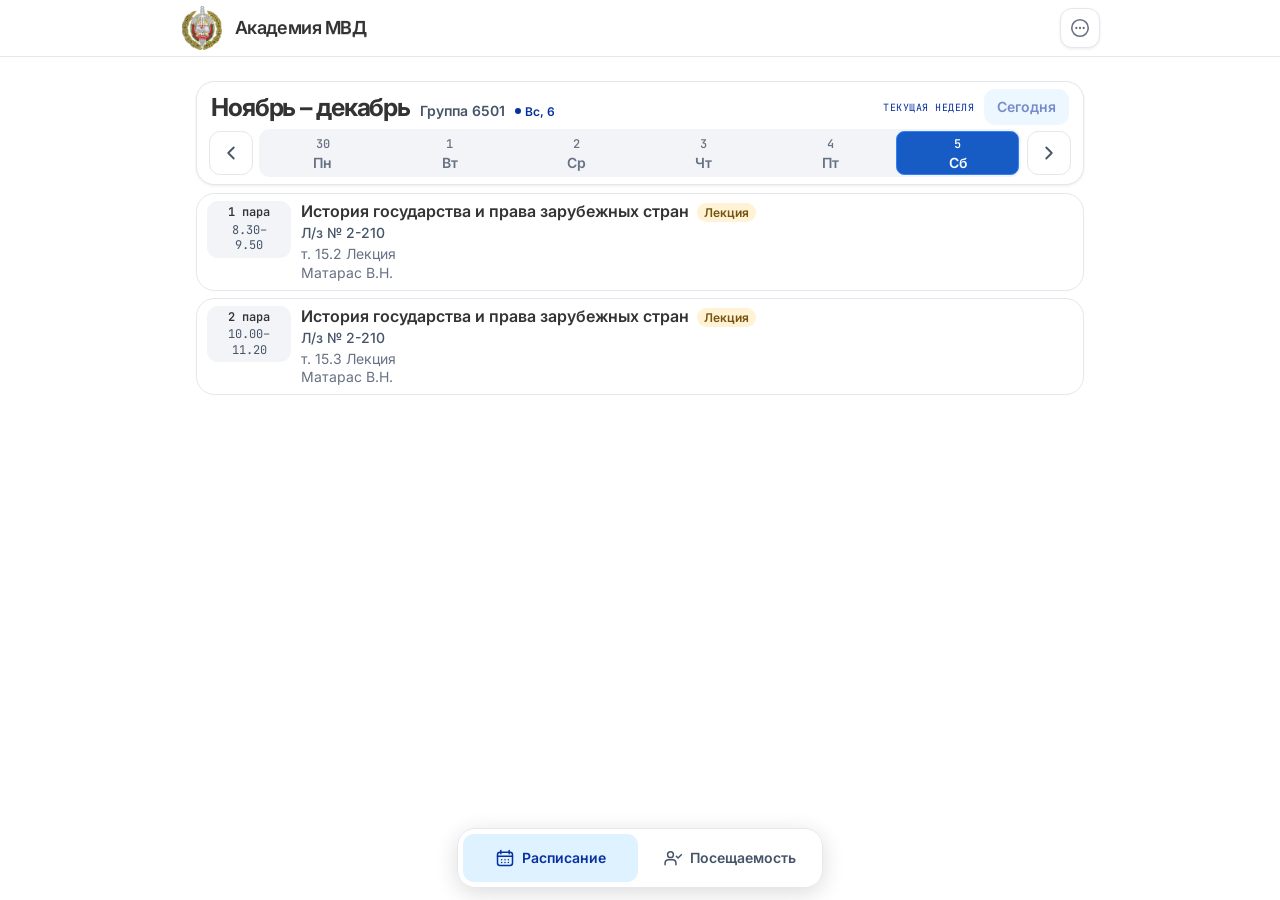
==== commit de65ea52: "Compact the timetable and mark today" ====
--- a/index.html
+++ b/index.html
@@ -192,6 +192,7 @@
         <div class="week-title">
           <div class="week-month" id="week-month"></div>
           <p id="schedule-group-label" class="schedule-group-label" aria-live="polite"></p>
+          <span id="schedule-sunday" class="schedule-sunday" aria-current="date" title="Сегодня, воскресенье" hidden></span>
         </div>
         <div class="week-actions">
           <div class="week-rel" id="week-rel"></div>
--- a/css/styles.css
+++ b/css/styles.css
@@ -263,11 +263,6 @@
   padding:2px 6px;
   border-radius:100px;
   transition:color .15s;
-}
-.day-tab .day-num.is-today{
-  background:var(--gold);
-  color:#fff;
-  box-shadow:0 2px 8px rgba(154,123,46,.35);
 }
 .day-tab .day-name{
   font-size:14.5px;
@@ -953,11 +948,15 @@
 .header{
   background:var(--header-bg);
   --header-control-size:40px;
-  padding:14px 20px;
-  padding-top:calc(14px + env(safe-area-inset-top));
+  --header-padding-y:14px;
+  padding:calc(var(--header-padding-y) + env(safe-area-inset-top)) 20px var(--header-padding-y);
   border-bottom:1px solid var(--line);
   overflow:visible;
   z-index:25;
+}
+body:has(#schedule-page:not([hidden])) .header{
+  --header-logo-size:44px;
+  --header-padding-y:6px;
 }
 .header-inner{
   max-width:var(--layout-width);
@@ -1256,11 +1255,27 @@
 }
 
 .schedule-group-label{
-  margin:5px 0 0;
+  margin:0;
   color:var(--ink-soft);
   font:600 .875rem/1.3 var(--font-sans);
+  white-space:nowrap;
 }
 .schedule-group-label:empty{ display:none; }
+.schedule-sunday{
+  color:var(--teal);
+  font:600 .75rem/1.3 var(--font-sans);
+  white-space:nowrap;
+}
+.schedule-sunday::before{
+  content:'';
+  display:inline-block;
+  width:6px;
+  height:6px;
+  margin-inline-end:4px;
+  border-radius:50%;
+  background:currentColor;
+  vertical-align:.1em;
+}
 .switcher{
   margin:0 0 6px;
   padding:8px;
@@ -1299,14 +1314,22 @@
 }
 .switcher-tab:focus-visible{ outline-offset:-2px; }
 
+#schedule-page .wrap{ padding-block:8px; }
 .sticky-bar, html[data-theme="dark"] .sticky-bar{
   top:env(safe-area-inset-top, 0px);
-  margin:0 0 16px;
-  padding:16px 18px 12px;
+  margin:0 0 8px;
+  padding:7px 12px;
   border:1px solid var(--line);
   border-radius:var(--radius);
   background:var(--paper-card);
   box-shadow:var(--card-shadow);
+}
+.week-head{ margin-bottom:4px; }
+.week-title{
+  display:flex;
+  flex-wrap:wrap;
+  align-items:baseline;
+  gap:2px 10px;
 }
 .week-head .week-month,
 body.is-current-week .week-head .week-month{
@@ -1333,7 +1356,7 @@
 .day-tabs{
   flex:1 1 auto;
   margin:0;
-  padding:4px;
+  padding:2px;
   border-radius:var(--control-radius);
   background:var(--surface-raised);
 }
@@ -1367,7 +1390,10 @@
   pointer-events:none;
 }
 .day-tab{
-  min-height:47px;
+  justify-content:center;
+  min-height:44px;
+  gap:1px;
+  padding-block:3px;
   border:1px solid transparent;
   border-radius:calc(var(--control-radius) - 3px);
   background:transparent;
@@ -1386,13 +1412,22 @@
 }
 .day-tab.active .day-name,
 .day-tab.active .day-num{ color:var(--primary-on-action); }
-.day-tab .day-num.is-today{
-  background:var(--teal-bg);
+.day-tab .day-num[aria-current="date"]{
+  position:relative;
   color:var(--teal);
-  box-shadow:none;
-}
-.day-tab.active .day-num.is-today{
-  background:color-mix(in srgb, var(--primary-on-action) 17%, transparent);
+}
+.day-tab .day-num[aria-current="date"]::after{
+  content:'';
+  position:absolute;
+  inset:50% auto auto 50%;
+  width:1.25rem;
+  height:1.25rem;
+  transform:translate(-50%, -50%);
+  border:1px solid currentColor;
+  border-radius:50%;
+  pointer-events:none;
+}
+.day-tab.active .day-num[aria-current="date"]{
   color:var(--primary-on-action);
 }
 
@@ -1409,33 +1444,51 @@
   to{ opacity:1; transform:translateX(0); }
 }
 
-.lessons{ gap:12px; }
+.lessons{ gap:7px; }
 .lesson-card{
   grid-template-columns:84px minmax(0, 1fr);
-  gap:16px;
-  padding:14px;
+  gap:10px;
+  padding:7px 10px;
   border-left-width:1px;
   border-radius:var(--radius);
   box-shadow:var(--card-shadow);
 }
 .lesson-time{
   align-self:start;
-  padding:8px;
+  padding:4px 3px;
   border-radius:var(--control-radius);
   background:var(--surface-raised);
   color:var(--ink-soft);
   font-size:.75rem;
+  line-height:1.3;
   text-align:center;
 }
 .lesson-time .num{
   display:block;
-  margin:0 0 3px;
+  margin:0 0 2px;
   color:var(--ink);
   font-size:.75rem;
   letter-spacing:0;
 }
-.lesson-body .details,.lesson-location{ font-size:.875rem; }
-.lesson-body .subject{ overflow-wrap:anywhere; }
+.lesson-heading{
+  display:flex;
+  align-items:baseline;
+  flex-wrap:wrap;
+  gap:2px 8px;
+}
+.lesson-body .subject{
+  min-width:0;
+  margin:0;
+  font-family:var(--font-sans);
+  font-size:1rem;
+  line-height:1.3;
+  overflow-wrap:anywhere;
+}
+.lesson-body .details,.lesson-location{ font-size:.875rem; line-height:1.35; }
+.lesson-location{ margin:2px 0; }
+.lesson-heading + .details{ margin-top:2px; }
+.seminar-q{ margin-top:5px; padding-top:4px; }
+.seminar-q-note{ margin:4px 0 0; }
 .lesson-card::before{ display:none; }
 .lesson-card:hover{
   transform:translateY(-1px);
@@ -1448,9 +1501,9 @@
 .lesson-card.type-Лекция,
 .lesson-card.type-Практика,
 .lesson-card.type-Семинар{ border-left-color:var(--line); }
-.lesson-body .subject{ font-family:var(--font-sans); font-size:16px; line-height:1.3; }
 .badge{
-  padding:3px 8px;
+  margin:0;
+  padding:2px 7px;
   border-radius:999px;
   font:600 .75rem/1.25 var(--font-sans);
   letter-spacing:0;
@@ -1460,7 +1513,7 @@
   transform:none;
   overflow:visible;
   margin-top:6px;
-  padding-top:14px;
+  padding-top:10px;
   border-color:var(--teal);
   border-left-color:var(--teal);
   background:var(--paper-card);
@@ -1483,30 +1536,29 @@
   line-height:1.4;
   white-space:nowrap;
 }
-.status-bar{ border-radius:var(--radius); box-shadow:none; }
+.status-bar{
+  margin-bottom:8px;
+  padding-block:8px;
+  border-radius:var(--radius);
+  box-shadow:none;
+}
 
 @media (max-width:520px){
   .header{
-    padding:10px 16px;
-    padding-top:calc(10px + env(safe-area-inset-top));
+    --header-padding-y:10px;
     padding-left:max(16px, env(safe-area-inset-left));
     padding-right:max(16px, env(safe-area-inset-right));
   }
   #schedule-page .wrap{ padding-inline:12px; }
-  .sticky-bar, html[data-theme="dark"] .sticky-bar{ padding:12px 9px 8px; }
-  .day-tabs{ gap:2px; padding:3px; }
-  .day-tab{ min-width:0; padding:5px 1px; }
-  .lesson-card{ grid-template-columns:62px minmax(0, 1fr); gap:10px; padding:11px; }
-  .lesson-time{ padding:7px 3px; }
-  .lesson-body .subject{ font-size:1rem; }
+  .sticky-bar, html[data-theme="dark"] .sticky-bar{ padding-inline:7px; }
+  .day-tabs{ gap:2px; }
+  .day-tab{ min-width:0; padding-inline:1px; }
+  .lesson-card{ grid-template-columns:62px minmax(0, 1fr); gap:8px; padding-inline:8px; }
   .week-head{
     display:grid;
     grid-template-columns:minmax(0, 1fr) auto;
-    align-items:start;
-    gap:8px;
-    margin-bottom:8px;
+    gap:6px;
   }
-  .week-title{ min-width:0; }
   .week-actions{ margin:0; }
   .week-head .week-rel{ display:none; }
   .today-button{ min-height:36px; padding:6px 10px; }
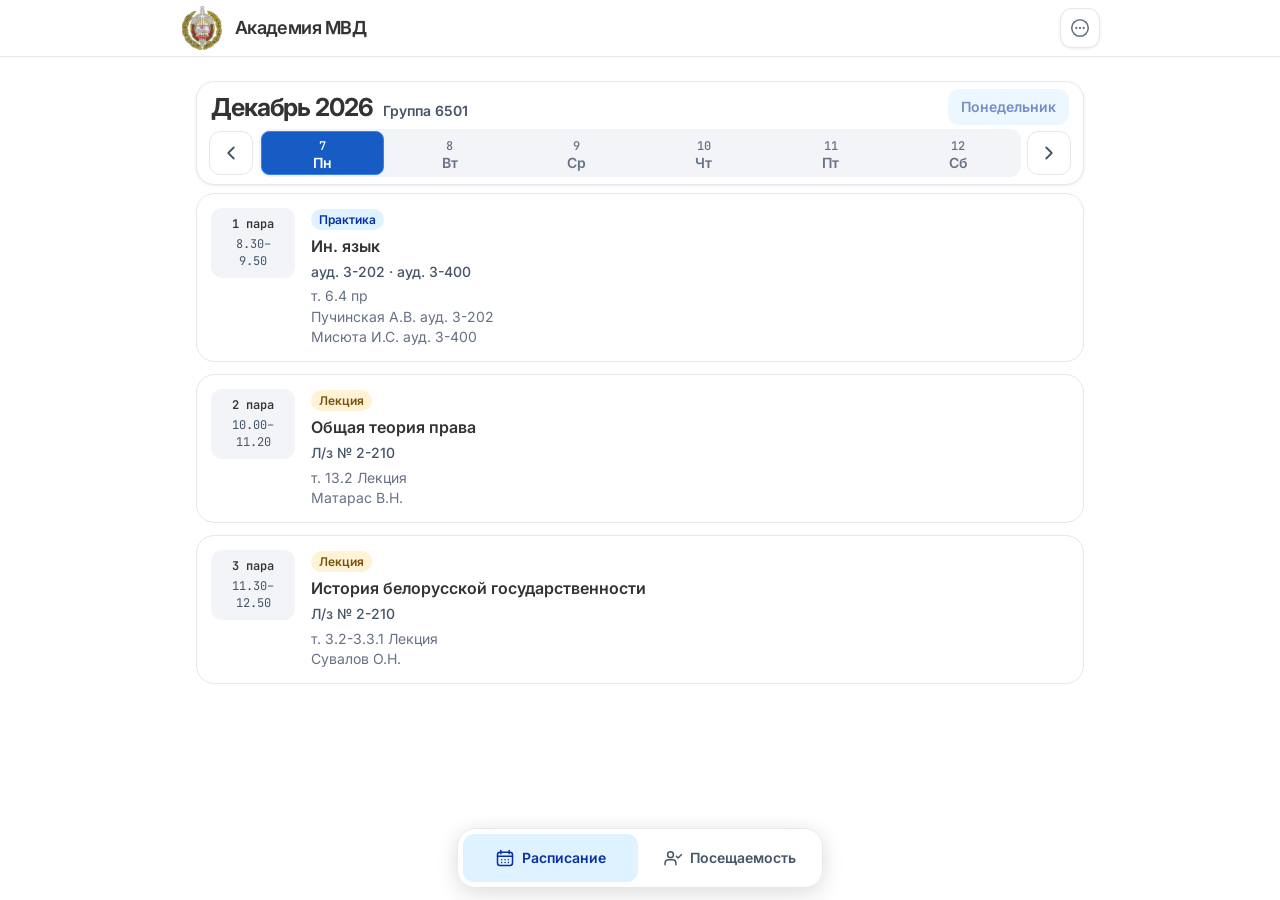
==== commit 68e4f61d: "Mark today above the date and open Monday on Sundays" ====
--- a/index.html
+++ b/index.html
@@ -192,7 +192,6 @@
         <div class="week-title">
           <div class="week-month" id="week-month"></div>
           <p id="schedule-group-label" class="schedule-group-label" aria-live="polite"></p>
-          <span id="schedule-sunday" class="schedule-sunday" aria-current="date" title="Сегодня, воскресенье" hidden></span>
         </div>
         <div class="week-actions">
           <div class="week-rel" id="week-rel"></div>
--- a/css/styles.css
+++ b/css/styles.css
@@ -1261,21 +1261,6 @@
   white-space:nowrap;
 }
 .schedule-group-label:empty{ display:none; }
-.schedule-sunday{
-  color:var(--teal);
-  font:600 .75rem/1.3 var(--font-sans);
-  white-space:nowrap;
-}
-.schedule-sunday::before{
-  content:'';
-  display:inline-block;
-  width:6px;
-  height:6px;
-  margin-inline-end:4px;
-  border-radius:50%;
-  background:currentColor;
-  vertical-align:.1em;
-}
 .switcher{
   margin:0 0 6px;
   padding:8px;
@@ -1403,6 +1388,7 @@
 .day-tab .day-num{
   color:var(--muted);
   font:500 .75rem/1.2 var(--font-mono);
+  padding-block:4px 0;
 }
 .day-tab:hover{ background:var(--paper-card); }
 .day-tab.active{
@@ -1416,14 +1402,14 @@
   position:relative;
   color:var(--teal);
 }
-.day-tab .day-num[aria-current="date"]::after{
+.day-tab .day-num[aria-current="date"]::before{
   content:'';
   position:absolute;
-  inset:50% auto auto 50%;
-  width:1.25rem;
-  height:1.25rem;
-  transform:translate(-50%, -50%);
-  border:1px solid currentColor;
+  inset:-2px auto auto 50%;
+  width:5px;
+  height:5px;
+  transform:translateX(-50%);
+  background:currentColor;
   border-radius:50%;
   pointer-events:none;
 }
@@ -1444,51 +1430,33 @@
   to{ opacity:1; transform:translateX(0); }
 }
 
-.lessons{ gap:7px; }
+.lessons{ gap:12px; }
 .lesson-card{
   grid-template-columns:84px minmax(0, 1fr);
-  gap:10px;
-  padding:7px 10px;
+  gap:16px;
+  padding:14px;
   border-left-width:1px;
   border-radius:var(--radius);
   box-shadow:var(--card-shadow);
 }
 .lesson-time{
   align-self:start;
-  padding:4px 3px;
+  padding:8px;
   border-radius:var(--control-radius);
   background:var(--surface-raised);
   color:var(--ink-soft);
   font-size:.75rem;
-  line-height:1.3;
   text-align:center;
 }
 .lesson-time .num{
   display:block;
-  margin:0 0 2px;
+  margin:0 0 3px;
   color:var(--ink);
   font-size:.75rem;
   letter-spacing:0;
 }
-.lesson-heading{
-  display:flex;
-  align-items:baseline;
-  flex-wrap:wrap;
-  gap:2px 8px;
-}
-.lesson-body .subject{
-  min-width:0;
-  margin:0;
-  font-family:var(--font-sans);
-  font-size:1rem;
-  line-height:1.3;
-  overflow-wrap:anywhere;
-}
-.lesson-body .details,.lesson-location{ font-size:.875rem; line-height:1.35; }
-.lesson-location{ margin:2px 0; }
-.lesson-heading + .details{ margin-top:2px; }
-.seminar-q{ margin-top:5px; padding-top:4px; }
-.seminar-q-note{ margin:4px 0 0; }
+.lesson-body .details,.lesson-location{ font-size:.875rem; }
+.lesson-body .subject{ overflow-wrap:anywhere; }
 .lesson-card::before{ display:none; }
 .lesson-card:hover{
   transform:translateY(-1px);
@@ -1501,9 +1469,9 @@
 .lesson-card.type-Лекция,
 .lesson-card.type-Практика,
 .lesson-card.type-Семинар{ border-left-color:var(--line); }
+.lesson-body .subject{ font-family:var(--font-sans); font-size:16px; line-height:1.3; }
 .badge{
-  margin:0;
-  padding:2px 7px;
+  padding:3px 8px;
   border-radius:999px;
   font:600 .75rem/1.25 var(--font-sans);
   letter-spacing:0;
@@ -1513,7 +1481,7 @@
   transform:none;
   overflow:visible;
   margin-top:6px;
-  padding-top:10px;
+  padding-top:14px;
   border-color:var(--teal);
   border-left-color:var(--teal);
   background:var(--paper-card);
@@ -1553,7 +1521,9 @@
   .sticky-bar, html[data-theme="dark"] .sticky-bar{ padding-inline:7px; }
   .day-tabs{ gap:2px; }
   .day-tab{ min-width:0; padding-inline:1px; }
-  .lesson-card{ grid-template-columns:62px minmax(0, 1fr); gap:8px; padding-inline:8px; }
+  .lesson-card{ grid-template-columns:62px minmax(0, 1fr); gap:10px; padding:11px; }
+  .lesson-time{ padding:7px 3px; }
+  .lesson-body .subject{ font-size:1rem; }
   .week-head{
     display:grid;
     grid-template-columns:minmax(0, 1fr) auto;
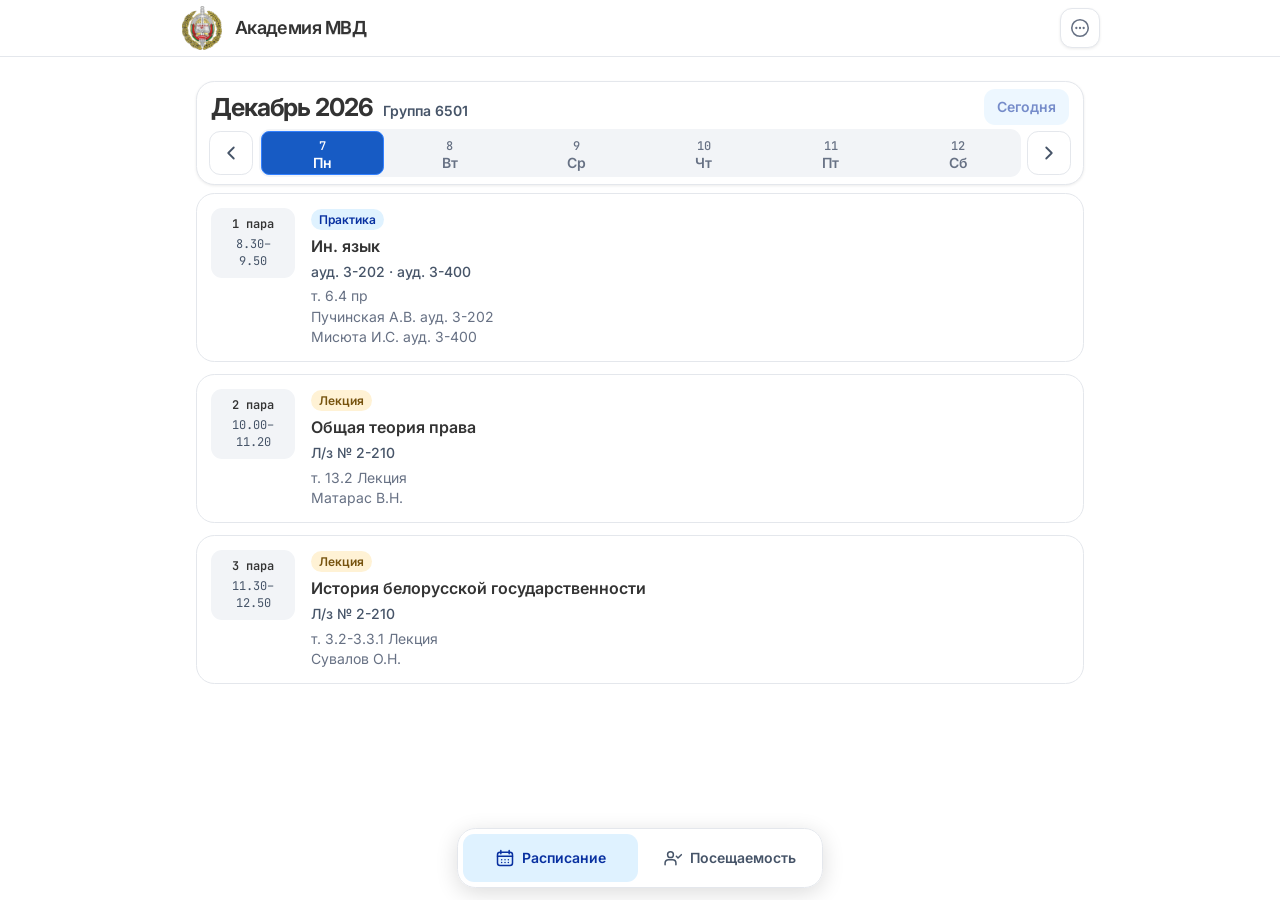
==== commit 0d5d8485: "Align the About dialog close icon with its title" ====
--- a/index.html
+++ b/index.html
@@ -131,10 +131,12 @@
   </blockquote>
   </div>
 <dialog id="app-info" class="app-info" aria-labelledby="app-info-title">
-  <form method="dialog">
-    <button class="app-info-close" type="submit" aria-label="Закрыть" autofocus>×</button>
-  </form>
-  <h2 id="app-info-title">О приложении</h2>
+  <div class="app-info-heading">
+    <h2 id="app-info-title">О приложении</h2>
+    <form method="dialog">
+      <button class="app-info-close" type="submit" aria-label="Закрыть" autofocus>×</button>
+    </form>
+  </div>
   <p class="app-info-author">
     <span>Разработчик</span>
     <strong>Voina Roman Nikolaevich</strong>
--- a/css/styles.css
+++ b/css/styles.css
@@ -364,6 +364,7 @@
   position:relative;
   overflow:hidden;
   animation:card-in .32s ease-out backwards;
+  -webkit-tap-highlight-color:transparent;
 }
 .lesson-card::before{
   content:'';
@@ -373,12 +374,6 @@
   background:linear-gradient(180deg,
     rgba(255,255,255,.02) 0%,
     transparent 30%);
-}
-.lesson-card:hover{
-  transform:translateY(-1px);
-  box-shadow:
-    0 1px 2px rgba(0,0,0,.05),
-    0 14px 30px -16px rgba(0,0,0,.28);
 }
 .lesson-card.type-Лекция {
   border-left-color:var(--gold);
@@ -1220,6 +1215,23 @@
   outline:2px solid var(--teal);
   outline-offset:2px;
 }
+.app-info-heading{
+  display:flex;
+  align-items:center;
+  justify-content:space-between;
+  gap:12px;
+  margin-bottom:18px;
+}
+.app-info-heading h2{ margin:0; }
+#app-info .app-info-close{
+  position:static;
+  display:grid;
+  place-items:center;
+  border:0;
+  outline:0;
+  background:transparent;
+  -webkit-tap-highlight-color:transparent;
+}
 
 .share-dialog label{
   display:block;
@@ -1458,11 +1470,6 @@
 .lesson-body .details,.lesson-location{ font-size:.875rem; }
 .lesson-body .subject{ overflow-wrap:anywhere; }
 .lesson-card::before{ display:none; }
-.lesson-card:hover{
-  transform:translateY(-1px);
-  border-color:color-mix(in srgb, var(--teal) 40%, var(--line));
-  box-shadow:none;
-}
 .lesson-card.type-Лекция,
 .lesson-card.type-Практика,
 .lesson-card.type-Семинар{ box-shadow:none; }
